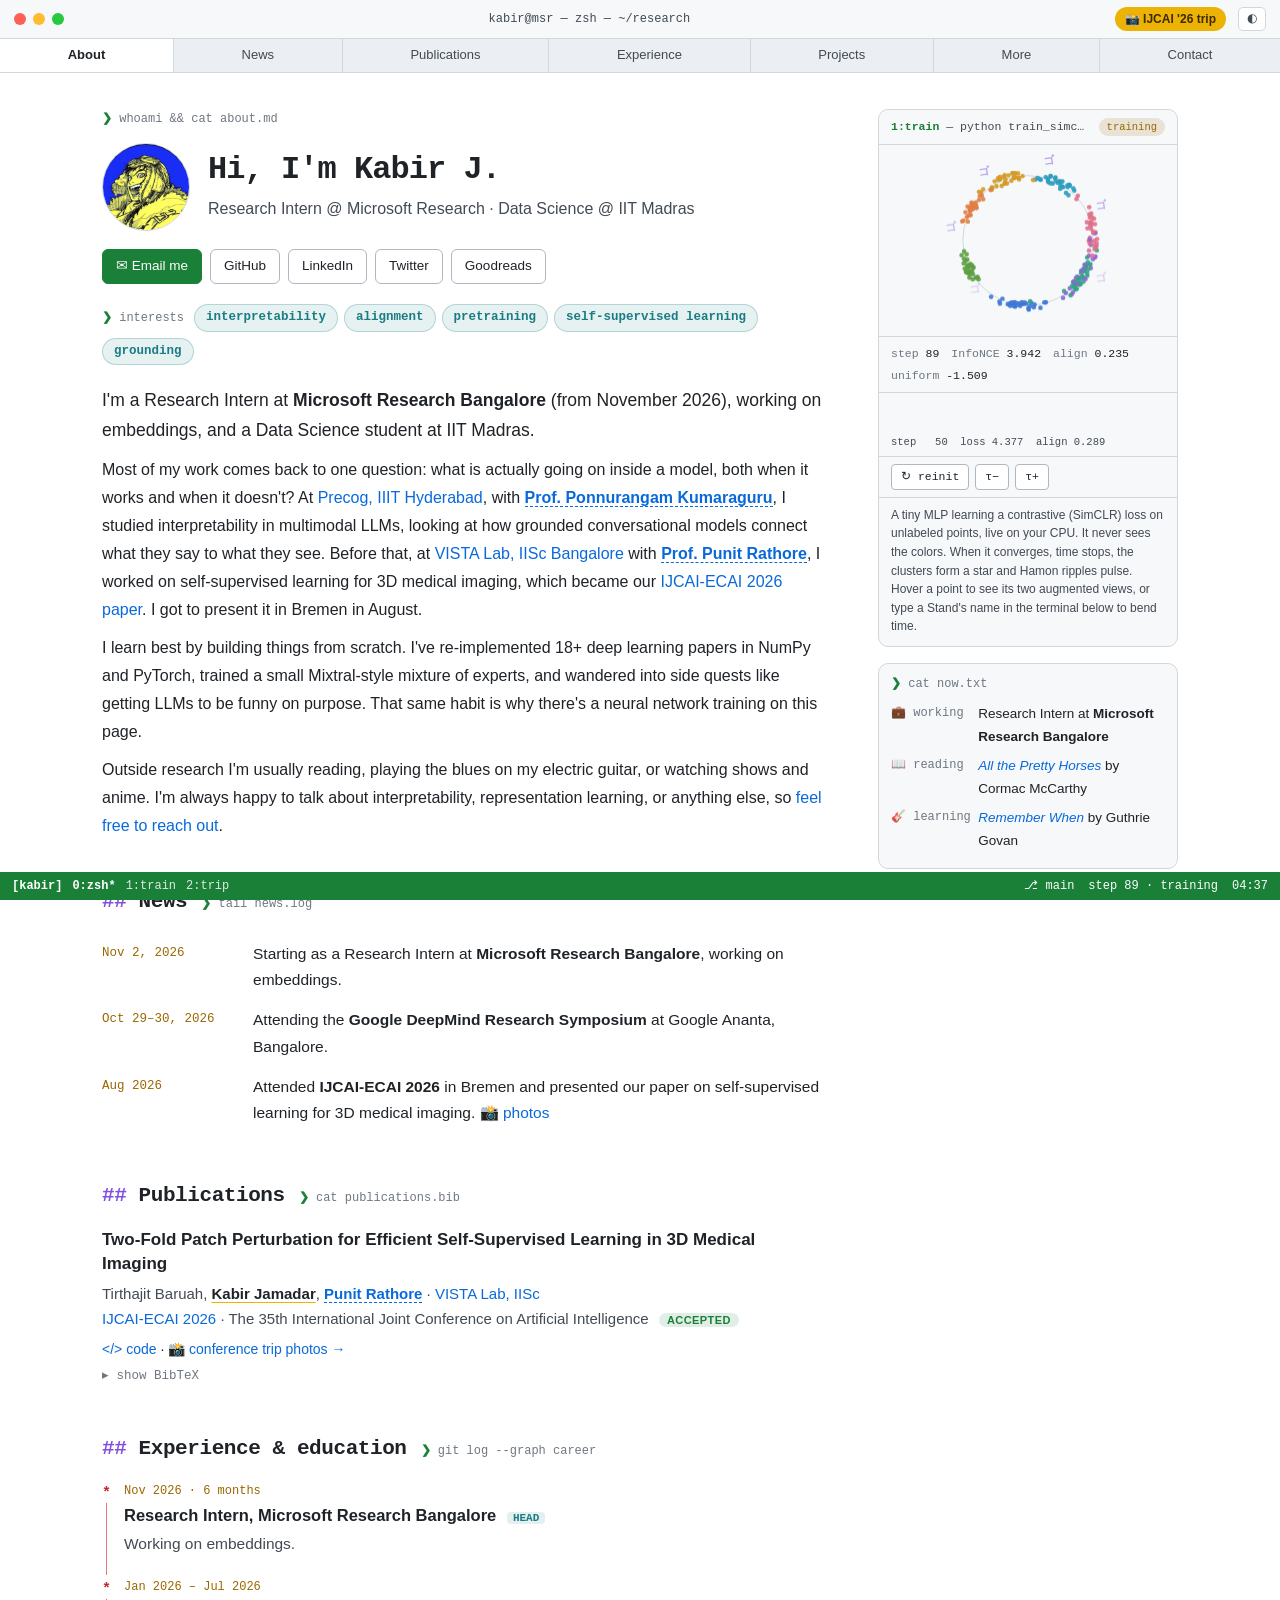
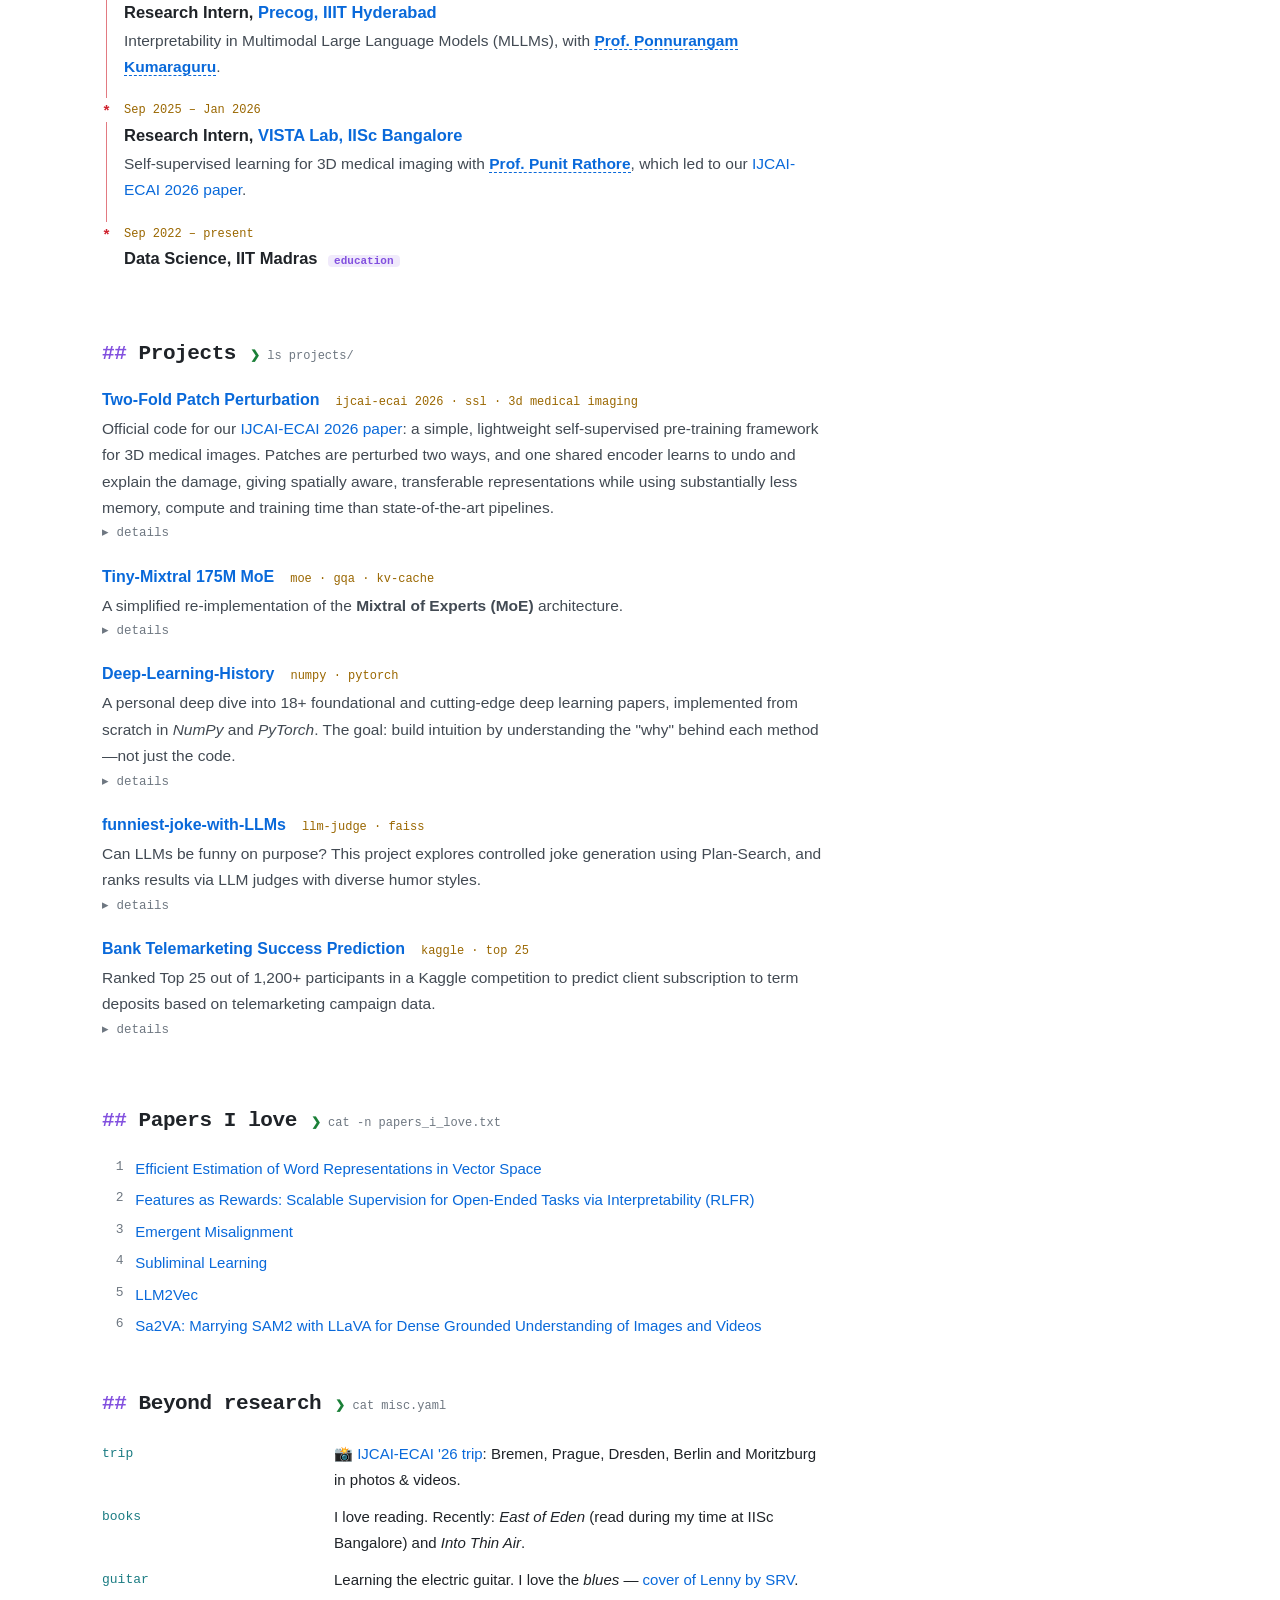
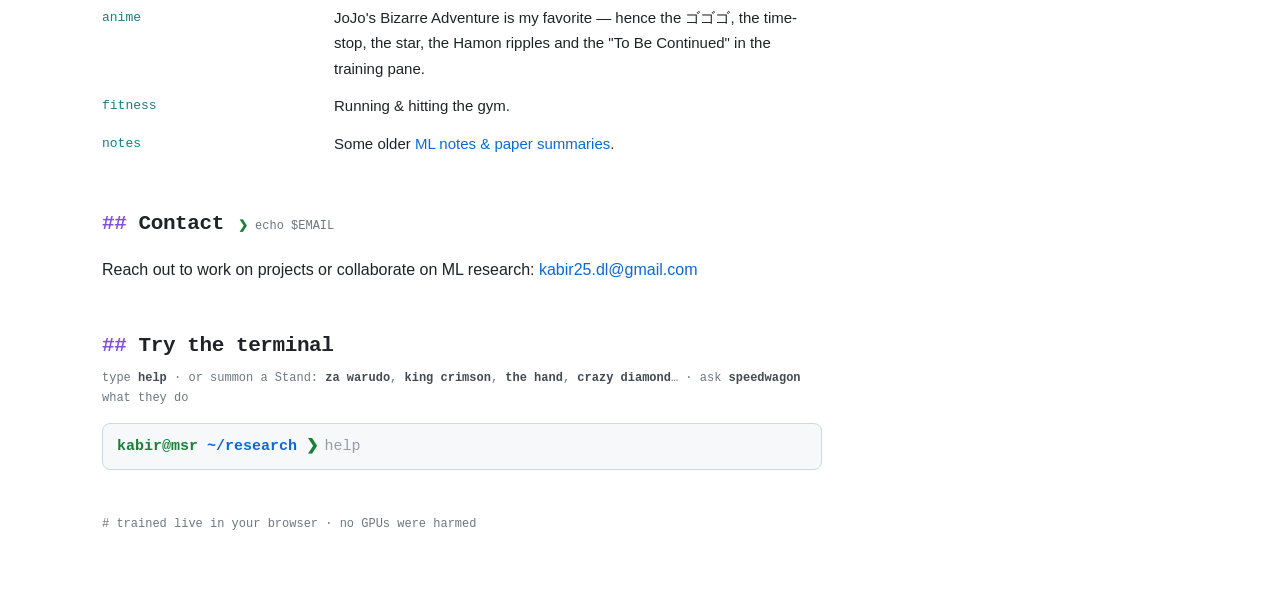
==== index.html @ 4e614a37 "Add speedwagon: Stand cards explaining each Stand - speedwagon lists the Stands; speedwagon <stand> " ====
<!DOCTYPE html>
<html lang="en">
<head>
    <meta charset="UTF-8">
    <meta name="viewport" content="width=device-width, initial-scale=1.0">
    <link rel="icon" href="static/icon_1.png">
    <title>Kabir J</title>
    <meta name="description" content="Kabir Jamadar — research on interpretability, self-supervised learning, embeddings and multimodal LLMs.">
    <script>
        try { var t = localStorage.getItem('theme'); if (t) document.documentElement.dataset.theme = t; } catch (e) {}
    </script>
    <link rel="stylesheet" href="styles.css">
</head>
<body>
    <header class="titlebar">
        <div class="titlebar-top">
            <span class="dots" aria-hidden="true"><i></i><i></i><i></i></span>
            <span class="title">kabir@msr — zsh — ~/research</span>
            <a class="trip-pill" href="trip.html">📸 IJCAI '26 trip</a>
            <button id="theme-toggle" class="theme-btn" type="button" aria-label="Toggle dark mode">◐</button>
        </div>
        <nav class="tabs" aria-label="Sections">
            <a href="#about">About</a>
            <a href="#news">News</a>
            <a href="#publications">Publications</a>
            <a href="#career">Experience</a>
            <a href="#projects">Projects</a>
            <a href="#misc">More</a>
            <a href="#contact">Contact</a>
        </nav>
    </header>

    <div class="panes">
        <section class="session session-a" aria-label="About">
            <div class="cmd hero" id="about">
                <div class="cmdline"><span class="arrow">❯</span> whoami &amp;&amp; cat about.md</div>
                <div class="who">
                    <img class="avatar" src="static/avatar.jpg" alt="Kabir's avatar" width="88" height="88">
                    <div>
                        <h1>Hi, I'm Kabir J.</h1>
                        <div class="tagline">Research Intern @ Microsoft Research · Data Science @ IIT Madras</div>
                    </div>
                </div>
                <div class="links">
                    <a class="primary" href="mailto:kabir25.dl@gmail.com">✉ Email me</a>
                    <a href="https://github.com/kabir2505">GitHub</a>
                    <a href="https://www.linkedin.com/in/kabir-jamadar-31b679249/">LinkedIn</a>
                    <a href="https://twitter.com/kabir_j25">Twitter</a>
                    <a href="https://www.goodreads.com/user/show/187910952-kabir">Goodreads</a>
                </div>
                <div class="interests" aria-label="Research interests">
                    <span class="chips-label">interests</span>
                    <span class="chip" title="Understanding what models represent internally and why they behave the way they do.">interpretability</span>
                    <span class="chip" title="Making models reliably do what we intend, and noticing early when they don't.">alignment</span>
                    <span class="chip" title="How data and objectives during pretraining shape LLMs and MLLMs.">pretraining</span>
                    <span class="chip" title="Learning useful representations from unlabeled data, like the model training on this page.">self-supervised learning</span>
                    <span class="chip" title="How multimodal models tie language to what is actually in an image.">grounding</span>
                </div>
                <div class="prose">
                    <p class="lede">I'm a Research Intern at <b>Microsoft Research Bangalore</b> (from November 2026), working on embeddings, and a Data Science student at IIT Madras.</p>
                    <p>Most of my work comes back to one question: what is actually going on inside a model, both when it works and when it doesn't?
                        At <a href="https://precog.iiit.ac.in/">Precog, IIIT Hyderabad</a>, with <a class="prof" href="https://scholar.google.com/citations?user=MfzQyP8AAAAJ&hl=en">Prof. Ponnurangam Kumaraguru</a>, I studied interpretability in multimodal LLMs,
                        looking at how grounded conversational models connect what they say to what they see. Before that, at
                        <a href="https://www.vistalabiisc.com/">VISTA Lab, IISc Bangalore</a> with <a class="prof" href="https://www.punitrathore.com/home">Prof. Punit Rathore</a>, I worked on self-supervised learning for 3D medical imaging,
                        which became our <a href="#publications">IJCAI-ECAI 2026 paper</a>. I got to present it in Bremen in August.</p>
                    <p>I learn best by building things from scratch. I've re-implemented 18+ deep learning papers in NumPy and PyTorch, trained a small
                        Mixtral-style mixture of experts, and wandered into side quests like getting LLMs to be funny on purpose.
                        That same habit is why there's a neural network training on this page.</p>
                    <p>Outside research I'm usually reading, playing the blues on my electric guitar, or watching shows and anime. I'm always happy to talk about
                        interpretability, representation learning, or anything else, so <a href="mailto:kabir25.dl@gmail.com">feel free to reach out</a>.</p>
                </div>
            </div>
        </section>

        <div class="side-col">
        <aside class="pane train" id="train" aria-labelledby="train-h">
            <div class="pane-head">
                <span id="train-h"><span class="win-n">1:train</span> — python train_simclr.py --tau <span data-tau>0.20</span></span>
                <span class="pill" data-status>training</span>
            </div>
            <div class="canvas-wrap">
                <canvas id="ssl-canvas" role="img" aria-label="A small neural network training live with a contrastive loss; points cluster around a circle and form a star when it converges."></canvas>
                <div id="ssl-tip" class="tip" hidden></div>
                <div id="tbc" class="tbc" aria-hidden="true">To Be Continued</div>
            </div>
            <div class="stats">
                <span>step <b id="m-step">0</b></span>
                <span>InfoNCE <b id="m-loss">—</b></span>
                <span>align <b id="m-align">—</b></span>
                <span>uniform <b id="m-unif">—</b></span>
            </div>
            <div id="train-log" class="log" aria-live="off"></div>
            <div class="keys">
                <button type="button" data-reinit>↻ reinit</button>
                <button type="button" data-tau-step="-0.05" aria-label="Lower temperature">τ−</button>
                <button type="button" data-tau-step="0.05" aria-label="Raise temperature">τ+</button>
            </div>
            <p class="pane-note">A tiny MLP learning a contrastive (SimCLR) loss on unlabeled points, live on your CPU. It never sees the colors.
                When it converges, time stops, the clusters form a star and Hamon ripples pulse. Hover a point to see its two augmented views,
                or type a Stand's name in the terminal below to bend time.</p>
        </aside>
        <aside class="now" aria-label="Currently">
            <div class="now-head"><span class="arrow">❯</span> cat now.txt</div>
            <div class="now-row"><span class="now-k">💼 working</span><span>Research Intern at <b>Microsoft Research Bangalore</b></span></div>
            <div class="now-row"><span class="now-k">📖 reading</span><span><a href="https://www.goodreads.com/book/show/6162.All_the_Pretty_Horses"><i>All the Pretty Horses</i></a> by Cormac McCarthy</span></div>
            <div class="now-row"><span class="now-k">🎸 learning</span><span><a href="https://www.youtube.com/results?search_query=guthrie+govan+remember+when"><i>Remember When</i></a> by Guthrie Govan</span></div>
        </aside>
        </div>

        <section class="session session-b" aria-label="Details">
            <div class="cmd" id="news">
                <div class="sec-head"><h2>News</h2><span class="cmdline"><span class="arrow">❯</span> tail news.log</span></div>
                <ul class="out news">
                    <li data-date="2026-11-02">
                        <span class="when">Nov 2, 2026</span>
                        <span class="what">Starting as a Research Intern at <b>Microsoft Research Bangalore</b>, working on embeddings.</span>
                    </li>
                    <li data-date="2026-10-29" data-end="2026-10-30">
                        <span class="when">Oct 29–30, 2026</span>
                        <span class="what">Attending the <b>Google DeepMind Research Symposium</b> at Google Ananta, Bangalore.</span>
                    </li>
                    <li data-date="2026-08-01">
                        <span class="when">Aug 2026</span>
                        <span class="what">Attended <b>IJCAI-ECAI 2026</b> in Bremen and presented our paper on self-supervised learning for 3D medical imaging. <a href="trip.html">📸 photos</a></span>
                    </li>
                </ul>
            </div>

            <div class="cmd" id="publications">
                <div class="sec-head"><h2>Publications</h2><span class="cmdline"><span class="arrow">❯</span> cat publications.bib</span></div>
                <div class="out pub">
                    <div class="pub-title">Two-Fold Patch Perturbation for Efficient Self-Supervised Learning in 3D Medical Imaging</div>
                    <div class="pub-meta">Tirthajit Baruah, <span class="me">Kabir Jamadar</span>, <a class="prof" href="https://www.punitrathore.com/home">Punit Rathore</a> · <a href="https://www.vistalabiisc.com/">VISTA Lab, IISc</a></div>
                    <div class="pub-meta"><a href="https://2026.ijcai.org/">IJCAI-ECAI 2026</a> · The 35th International Joint Conference on Artificial Intelligence <span class="badge">accepted</span></div>
                    <div class="pub-links"><a href="https://github.com/kabir2505/Two-Fold">&lt;/&gt; code</a> · <a href="trip.html">📸 conference trip photos →</a></div>
                    <details>
                        <summary>show BibTeX</summary>
                        <div class="bib"><span class="at">@inproceedings</span>{<span class="key">baruah2026twofold</span>,
  <span class="f">title</span>     = {Two-Fold Patch Perturbation for Efficient Self-Supervised Learning in 3D Medical Imaging},
  <span class="f">author</span>    = {Baruah, Tirthajit and Jamadar, Kabir and Rathore, Punit},
  <span class="f">booktitle</span> = {IJCAI-ECAI 2026: The 35th International Joint Conference on Artificial Intelligence},
  <span class="f">year</span>      = {2026}
}</div>
                    </details>
                </div>
            </div>

            <div class="cmd" id="career">
                <div class="sec-head"><h2>Experience &amp; education</h2><span class="cmdline"><span class="arrow">❯</span> git log --graph career</span></div>
                <div class="out gitlog">
                    <div class="commit">
                        <div class="date">Nov 2026 · 6 months</div>
                        <div class="msg"><b>Research Intern, Microsoft Research Bangalore</b> <span class="ref">HEAD</span></div>
                        <div class="desc">Working on embeddings.</div>
                    </div>
                    <div class="commit">
                        <div class="date">Jan 2026 – Jul 2026</div>
                        <div class="msg"><b>Research Intern, <a href="https://precog.iiit.ac.in/">Precog, IIIT Hyderabad</a></b></div>
                        <div class="desc">Interpretability in Multimodal Large Language Models (MLLMs), with <a class="prof" href="https://scholar.google.com/citations?user=MfzQyP8AAAAJ&hl=en">Prof. Ponnurangam Kumaraguru</a>.</div>
                    </div>
                    <div class="commit">
                        <div class="date">Sep 2025 – Jan 2026</div>
                        <div class="msg"><b>Research Intern, <a href="https://www.vistalabiisc.com/">VISTA Lab, IISc Bangalore</a></b></div>
                        <div class="desc">Self-supervised learning for 3D medical imaging with <a class="prof" href="https://www.punitrathore.com/home">Prof. Punit Rathore</a>, which led to our <a href="#publications">IJCAI-ECAI 2026 paper</a>.</div>
                    </div>
                    <div class="commit last">
                        <div class="date">Sep 2022 – present</div>
                        <div class="msg"><b>Data Science, IIT Madras</b> <span class="ref tag">education</span></div>
                    </div>
                </div>
            </div>

            <div class="cmd" id="projects">
                <div class="sec-head"><h2>Projects</h2><span class="cmdline"><span class="arrow">❯</span> ls projects/</span></div>
                <div class="out projects">
                    <div class="proj">
                        <div class="row"><a class="pname" href="https://github.com/kabir2505/Two-Fold">Two-Fold Patch Perturbation</a><span class="tags">ijcai-ecai 2026 · ssl · 3d medical imaging</span></div>
                        <p class="desc">Official code for our <a href="#publications">IJCAI-ECAI 2026 paper</a>: a simple, lightweight self-supervised pre-training framework for 3D medical images.
                            Patches are perturbed two ways, and one shared encoder learns to undo and explain the damage, giving spatially aware, transferable representations
                            while using substantially less memory, compute and training time than state-of-the-art pipelines.</p>
                        <details>
                            <summary>details</summary>
                            <div class="tree">
                                <div>├── perturbations: Bernoulli patch masking + discrete rotations</div>
                                <div>├── objective: shared encoder, three heads: reconstruction, perturbation localization, rotation prediction</div>
                                <div>├── downstream: segmentation (BTCV, AMOS, WORD, LiTS, MM-WHS, Spleen, BraTS'18) and classification, incl. modality shift</div>
                                <div>├── results: beats general SSL baselines; competitive or better than recent medical SSL methods</div>
                                <div>└── code: YAML configs + torchrun DDP scripts for pre-training, fine-tuning and evaluation</div>
                            </div>
                        </details>
                    </div>
                    <div class="proj">
                        <div class="row"><a class="pname" href="https://github.com/kabir2505/tiny-mixtral">Tiny-Mixtral 175M MoE</a><span class="tags">moe · gqa · kv-cache</span></div>
                        <p class="desc">A simplified re-implementation of the <b>Mixtral of Experts (MoE)</b> architecture.</p>
                        <details>
                            <summary>details</summary>
                            <div class="tree">
                                <div>├── core: MoE, GQA, KV Caching, Sliding Window Attention, Rolling Buffer KV Cache</div>
                                <div>├── dataset: <a href="https://huggingface.co/datasets/tiny_stories">TinyStories</a></div>
                                <div>├── hardware: NVIDIA Tesla P100, Kaggle Notebooks</div>
                                <div>└── paper: <a href="https://arxiv.org/abs/2401.04088">Mixtral of Experts</a></div>
                            </div>
                        </details>
                    </div>
                    <div class="proj">
                        <div class="row"><a class="pname" href="https://github.com/kabir2505/Deep-Learning-History">Deep-Learning-History</a><span class="tags">numpy · pytorch</span></div>
                        <p class="desc">A personal deep dive into 18+ foundational and cutting-edge deep learning papers, implemented from scratch in <i>NumPy</i> and <i>PyTorch</i>. The goal: build intuition by understanding the "why" behind each method—not just the code.</p>
                        <details>
                            <summary>details</summary>
                            <div class="tree">
                                <div>├── foundations: LeNet, AlexNet</div>
                                <div>├── sequence: RNNs, LSTMs, word2vec, GloVe, Encoder-Decoder</div>
                                <div>├── transformers: BERT, GPT-1/2, LLaMA-2, Mixtral</div>
                                <div>├── generative: GANs, DCGANs, WGANs</div>
                                <div>├── vision: Vision Transformers</div>
                                <div>└── focus: Fine-tuning (LoRA, GPT-2), Multilingual NMT, Evaluation Metrics (BLEU, Classification)</div>
                            </div>
                        </details>
                    </div>
                    <div class="proj">
                        <div class="row"><a class="pname" href="https://github.com/kabir2505/funniest-joke-with-LLMs">funniest-joke-with-LLMs</a><span class="tags">llm-judge · faiss</span></div>
                        <p class="desc">Can LLMs be funny on purpose? This project explores controlled joke generation using Plan-Search, and ranks results via LLM judges with diverse humor styles.</p>
                        <details>
                            <summary>details</summary>
                            <div class="tree">
                                <div>├── modules: Joke Generation via Plan &amp; Search, LLM-as-Judge with 7+ humor personas, Novelty Detection using FAISS &amp; POS patterns</div>
                                <div>└── focus: Incongruity modeling, Subjective humor evaluation, Creative alignment in LLMs</div>
                            </div>
                        </details>
                    </div>
                    <div class="proj">
                        <div class="row"><a class="pname" href="https://github.com/kabir2505/Prediction_of_Bank_Telemarketing">Bank Telemarketing Success Prediction</a><span class="tags">kaggle · top 25</span></div>
                        <p class="desc">Ranked Top 25 out of 1,200+ participants in a Kaggle competition to predict client subscription to term deposits based on telemarketing campaign data.</p>
                        <details>
                            <summary>details</summary>
                            <div class="tree">
                                <div>├── eda: Uncovered trends, patterns, and relationships within the data</div>
                                <div>├── preprocessing: Handled missing values, outliers, and applied feature scaling</div>
                                <div>├── modeling: Logistic Regression, SVM, Random Forest, XGBoost</div>
                                <div>└── optimization: Cross-validation and hyperparameter tuning to boost performance</div>
                            </div>
                        </details>
                    </div>
                </div>
            </div>

            <div class="cmd" id="papers">
                <div class="sec-head"><h2>Papers I love</h2><span class="cmdline"><span class="arrow">❯</span> cat -n papers_i_love.txt</span></div>
                <ol class="out numbered">
                    <li><a href="https://arxiv.org/abs/1301.3781">Efficient Estimation of Word Representations in Vector Space</a></li>
                    <li><a href="https://arxiv.org/abs/2602.10067">Features as Rewards: Scalable Supervision for Open-Ended Tasks via Interpretability (RLFR)</a></li>
                    <li><a href="https://arxiv.org/abs/2502.17424">Emergent Misalignment</a></li>
                    <li><a href="https://arxiv.org/abs/2507.14805">Subliminal Learning</a></li>
                    <li><a href="https://arxiv.org/abs/2404.05961">LLM2Vec</a></li>
                    <li><a href="https://arxiv.org/abs/2501.04001">Sa2VA: Marrying SAM2 with LLaVA for Dense Grounded Understanding of Images and Videos</a></li>
                </ol>
            </div>

            <div class="cmd" id="misc">
                <div class="sec-head"><h2>Beyond research</h2><span class="cmdline"><span class="arrow">❯</span> cat misc.yaml</span></div>
                <div class="out yaml">
                    <div class="ln"><span class="k">trip</span><span class="v"><a href="trip.html">📸 IJCAI-ECAI '26 trip</a>: Bremen, Prague, Dresden, Berlin and Moritzburg in photos &amp; videos.</span></div>
                    <div class="ln"><span class="k">books</span><span class="v">I love reading. Recently: <i>East of Eden</i> (read during my time at IISc Bangalore) and <i>Into Thin Air</i>.</span></div>
                    <div class="ln"><span class="k">guitar</span><span class="v">Learning the electric guitar. I love the <i>blues</i> — <a href="https://www.instagram.com/reel/DBQVX_gOtk9/?utm_source=ig_web_copy_link&igsh=MzRlODBiNWFlZA==">cover of Lenny by SRV</a>.</span></div>
                    <div class="ln"><span class="k">anime</span><span class="v">JoJo's Bizarre Adventure is my favorite — hence the ゴゴゴ, the time-stop, the star, the Hamon ripples and the "To Be Continued" in the training pane.</span></div>
                    <div class="ln"><span class="k">fitness</span><span class="v">Running &amp; hitting the gym.</span></div>
                    <div class="ln"><span class="k">notes</span><span class="v">Some older <a href="https://kabir25.notion.site/Notes-Blogs-1953fc08703280e48025f01d853e26c6">ML notes &amp; paper summaries</a>.</span></div>
                </div>
            </div>

            <div class="cmd" id="contact">
                <div class="sec-head"><h2>Contact</h2><span class="cmdline"><span class="arrow">❯</span> echo $EMAIL</span></div>
                <div class="out prose"><p>Reach out to work on projects or collaborate on ML research: <a href="mailto:kabir25.dl@gmail.com">kabir25.dl@gmail.com</a></p></div>
            </div>

            <div class="cmd" id="play">
                <div class="sec-head"><h2>Try the terminal</h2><span class="cmdline">type <b>help</b> · or summon a Stand: <b>za warudo</b>, <b>king crimson</b>, <b>the hand</b>, <b>crazy diamond</b>… · ask <b>speedwagon</b> what they do</span></div>
                <div id="repl-out"></div>
                <form id="repl" class="ps1 live" autocomplete="off">
                    <label for="repl-in"><span class="u">kabir@msr</span> <span class="p">~/research</span> <span class="arrow">❯</span></label>
                    <input id="repl-in" type="text" spellcheck="false" autocapitalize="off" autocorrect="off" placeholder="help" aria-label="Type a command">
                </form>
            </div>

            <footer class="foot">
                <span class="dim"># trained live in your browser · no GPUs were harmed</span>
                <span class="res"><a href="https://kabir25.notion.site/Res-1eb3fc08703280a988e2df082a443e1c?pvs=4">Res</a></span>
            </footer>
        </section>
    </div>

    <footer class="statusbar">
        <span class="sb-name">[kabir]</span>
        <a class="win active" href="#about">0:zsh*</a>
        <a class="win" href="#train">1:train</a>
        <a class="win" href="trip.html">2:trip</a>
        <span class="sb-right">
            <span class="sb-branch">⎇ main</span>
            <span class="sb-run">step <span data-step>0</span> · <span data-status>training</span></span>
            <span id="clock"></span>
        </span>
    </footer>

    <script src="ssl.js" defer></script>
    <script src="script.js" defer></script>
</body>
</html>
---- styles.css ----
/* ---------- terminal themes: light (GitHub light) by default, dark (Tokyo Night) on toggle ---------- */
:root {
    --paper: #ffffff;
    --panel: #ffffff;
    --panel-soft: #f6f8fa;
    --hover: #eaeef2;
    --ink: #1f2328;
    --muted: #424a53;
    --faint: #6e7781;
    --rule: #d0d7de;
    --rule-strong: #afb8c1;
    --chrome: #f6f8fa;
    --green: #1a7f37;
    --blue: #0969da;
    --yellow: #9a6700;
    --magenta: #8250df;
    --cyan: #1b7c83;
    --red: #cf222e;
    --link: #0969da;
    --link-soft: rgba(9, 105, 218, 0.08);
    --accent: #0969da;
    --gold: #edb304;
    --me: #bf8700;

    /* hidden-concept colors (viewer only) */
    --c0: #e0708a;
    --c1: #2fa684;
    --c2: #d39a26;
    --c3: #3f78d6;
    --c4: #8e67d4;
    --c5: #e07f45;
    --c6: #5e9e43;
    --c7: #2e9cbf;

    --sans: -apple-system, BlinkMacSystemFont, 'SF Pro Text', 'Segoe UI', Roboto, 'Helvetica Neue', Arial, sans-serif;
    --mono: ui-monospace, 'SF Mono', SFMono-Regular, Menlo, Monaco, 'Cascadia Mono', Consolas, 'Liberation Mono', monospace;
    --bar-h: 72px;
    --status-h: 28px;
    color-scheme: light;
}

:root[data-theme="dark"] {
    --paper: #1a1b26;
    --panel: #1f2335;
    --panel-soft: #16161e;
    --hover: #292e42;
    --ink: #c0caf5;
    --muted: #a9b1d6;
    --faint: #565f89;
    --rule: #2f344d;
    --rule-strong: #414868;
    --chrome: #16161e;
    --green: #9ece6a;
    --blue: #7aa2f7;
    --yellow: #e0af68;
    --magenta: #bb9af7;
    --cyan: #7dcfff;
    --red: #f7768e;
    --link: #7aa2f7;
    --link-soft: rgba(122, 162, 247, 0.14);
    --accent: #7aa2f7;
    --me: #e0af68;
    --c0: #f08aa3;
    --c1: #6fd3b0;
    --c2: #f0c165;
    --c3: #86a8f0;
    --c4: #b79cf0;
    --c5: #f5a77a;
    --c6: #95cf7a;
    --c7: #72c6e3;
    color-scheme: dark;
}

/* ---------- base ---------- */
* { box-sizing: border-box; }

html { background: var(--paper); scroll-behavior: smooth; }

body {
    margin: 0;
    font-family: var(--mono);
    font-size: 15px;
    line-height: 1.7;
    color: var(--ink);
    background: var(--paper);
    -webkit-font-smoothing: antialiased;
    padding-bottom: var(--status-h);
}

a { color: var(--link); text-decoration: none; }
a:hover { text-decoration: underline; text-underline-offset: 3px; }
b { font-weight: 700; }
.dim { color: var(--faint); }

/* ---------- window title bar + tabs (Terminal.app) ---------- */
.titlebar {
    position: sticky;
    top: 0;
    z-index: 10;
    background: var(--chrome);
    border-bottom: 1px solid var(--rule);
    font-size: 12px;
}
.titlebar-top { height: 38px; display: flex; align-items: center; gap: 12px; padding: 0 14px; }
.dots { display: flex; gap: 7px; }
.dots i { width: 12px; height: 12px; border-radius: 50%; background: #ff5f57; }
.dots i:nth-child(2) { background: #febc2e; }
.dots i:nth-child(3) { background: #28c840; }
.title { flex: 1; text-align: center; color: var(--muted); white-space: nowrap; overflow: hidden; text-overflow: ellipsis; }
.title a { color: inherit; }
.theme-btn {
    font: inherit;
    width: 28px;
    height: 24px;
    border: 1px solid var(--rule);
    border-radius: 5px;
    background: var(--panel);
    color: var(--muted);
    cursor: pointer;
}
.theme-btn:hover { color: var(--ink); border-color: var(--rule-strong); }
.trip-pill {
    padding: 2px 10px;
    border-radius: 999px;
    background: var(--gold);
    color: #3d2a00;
    font-family: var(--sans);
    font-size: 12px;
    font-weight: 600;
    white-space: nowrap;
}
.trip-pill:hover { text-decoration: none; filter: brightness(1.05); }

.tabs { display: flex; height: 34px; overflow-x: auto; scrollbar-width: none; border-top: 1px solid var(--rule); }
.tabs::-webkit-scrollbar { display: none; }
.tabs a {
    flex: 1 0 auto;
    display: flex;
    align-items: center;
    justify-content: center;
    padding: 0 16px;
    font-family: var(--sans);
    font-size: 13px;
    color: var(--muted);
    border-left: 1px solid var(--rule);
    background: color-mix(in srgb, var(--chrome) 70%, var(--rule));
}
.tabs a:first-child { border-left: 0; }
.tabs a:hover { color: var(--ink); text-decoration: none; background: var(--hover); }
.tabs a.active { background: var(--paper); color: var(--ink); font-weight: 600; }

/* ---------- panes: session | train (sticky) ---------- */
.panes {
    display: grid;
    grid-template-columns: minmax(0, 720px);
    grid-template-areas: "a" "train" "b";
    justify-content: center;
    padding: 0 22px;
}
.session { grid-area: a; min-width: 0; padding-top: 36px; }
.session-b { grid-area: b; padding-top: 0; padding-bottom: 36px; }
.side-col { grid-area: train; display: flex; flex-direction: column; gap: 16px; }

@media (min-width: 1080px) {
    .panes {
        grid-template-columns: minmax(0, 720px) 300px;
        grid-template-areas: "a train" "b train";
        grid-template-rows: auto 1fr;
        column-gap: 56px;
    }
    .side-col {
        position: sticky;
        top: calc(var(--bar-h) + 24px);
        align-self: start;
        margin-top: 36px;
        max-height: calc(100vh - var(--bar-h) - var(--status-h) - 40px);
        overflow-y: auto;            /* short laptop screens: the column scrolls instead of getting cut off */
        scrollbar-width: thin;
    }
}

/* ---------- commands + prompt ---------- */
.cmd { margin-bottom: 44px; scroll-margin-top: calc(var(--bar-h) + 16px); }
.cmd.flash { animation: flash 1.4s ease; }
@keyframes flash { 0% { background: var(--link-soft); } 100% { background: transparent; } }

.sec-head { display: flex; flex-wrap: wrap; align-items: baseline; gap: 4px 14px; margin-bottom: 14px; }
.sec-head h2 { font-family: var(--mono); font-size: 21px; font-weight: 800; margin: 0; letter-spacing: -0.02em; }
.sec-head h2::before { content: '## '; color: var(--magenta); }
.cmdline { font-size: 12px; color: var(--faint); }
.cmdline .arrow { color: var(--green); font-weight: 700; }
.cmdline b { color: var(--muted); }

.ps1 { color: var(--ink); white-space: nowrap; overflow: hidden; text-overflow: ellipsis; }
.ps1 .u { color: var(--green); font-weight: 700; }
.ps1 .p { color: var(--blue); font-weight: 700; }
.ps1 .g { color: var(--magenta); }
.ps1 .arrow { color: var(--green); font-weight: 700; }
.ps1 .c { color: var(--faint); font-weight: 500; }

.out { margin-top: 12px; }

/* intro */
.hero .cmdline { margin-bottom: 14px; }
.who { display: flex; gap: 18px; align-items: center; }
.avatar { width: 88px; height: 88px; border-radius: 50%; border: 1px solid var(--rule); flex: 0 0 auto; }
.who h1 { font-family: var(--mono); font-size: 32px; font-weight: 800; letter-spacing: -0.03em; line-height: 1.15; margin: 0 0 6px; }
.tagline { font-family: var(--sans); font-size: 16px; color: var(--muted); }
.links { display: flex; flex-wrap: wrap; gap: 8px; margin: 18px 0 20px; }
.links a {
    padding: 5px 13px;
    border: 1px solid var(--rule-strong);
    border-radius: 6px;
    font-family: var(--sans);
    font-size: 13.5px;
    font-weight: 500;
    color: var(--ink);
    background: var(--panel);
}
.links a:hover { border-color: var(--link); color: var(--link); text-decoration: none; }
.links a.primary { background: var(--green); border-color: var(--green); color: var(--paper); }
.links a.primary:hover { color: var(--paper); filter: brightness(1.08); }

/* ls */
.files { display: flex; flex-wrap: wrap; gap: 4px 22px; }
.files a { color: var(--ink); }
.files a.dir { color: var(--blue); font-weight: 700; }
.files a.trip { color: var(--yellow); }
.files a:hover { color: var(--link); }

/* cat about.md: prose reads in Inter */
.prose { font-family: var(--sans); font-size: 16px; line-height: 1.75; }
.prose h1 { font-family: var(--mono); font-size: 26px; margin: 4px 0 12px; line-height: 1.25; }
.prose h1 .md { color: var(--magenta); }
.prose p { margin: 0 0 10px; }
.prose .lede { font-size: 17.5px; color: var(--ink); font-weight: 500; }

/* research interests as chips in the intro */
.interests { display: flex; flex-wrap: wrap; align-items: center; gap: 6px; margin: 0 0 20px; }
.chips-label { color: var(--faint); font-size: 12px; margin-right: 4px; }
.chips-label::before { content: '❯ '; color: var(--green); font-weight: 700; }
.chip {
    padding: 2px 11px;
    border-radius: 999px;
    font-size: 12.5px;
    font-weight: 600;
    color: var(--cyan);
    background: color-mix(in srgb, var(--cyan) 11%, transparent);
    border: 1px solid color-mix(in srgb, var(--cyan) 25%, transparent);
    cursor: default;
}

/* professors I've worked with */
a.prof { font-weight: 600; border-bottom: 1px dashed currentColor; }
a.prof:hover { text-decoration: none; border-bottom-style: solid; }

/* news */
.news { list-style: none; padding: 0; margin: 0; }
.news li { display: grid; grid-template-columns: 15ch minmax(0, 1fr); gap: 16px; padding: 7px 0; }
.news .when { color: var(--yellow); font-size: 12.5px; padding-top: 2px; white-space: nowrap; }
.news .what { font-family: var(--sans); font-size: 15.5px; }
.news .tag {
    padding: 1px 8px;
    border-radius: 999px;
    font-family: var(--mono);
    font-size: 10.5px;
    font-weight: 700;
    vertical-align: 1px;
    color: var(--blue);
    background: color-mix(in srgb, var(--blue) 12%, transparent);
}
.news .tag.now { color: var(--green); background: color-mix(in srgb, var(--green) 13%, transparent); }

/* yaml */
.yaml .ln { display: grid; grid-template-columns: 24ch minmax(0, 1fr); gap: 16px; padding: 6px 0; }
.yaml .k { color: var(--cyan); font-size: 13px; padding-top: 2px; }
.yaml .v { font-family: var(--sans); font-size: 15px; color: var(--ink); }

/* git log --graph */
.gitlog .commit { position: relative; padding: 0 0 20px 22px; }
.gitlog .commit::before {            /* the * node */
    content: '*';
    position: absolute;
    left: 0;
    top: 0;
    color: var(--red);
    font-weight: 700;
}
.gitlog .commit:not(.last)::after {  /* the | line down to the next commit */
    content: '';
    position: absolute;
    left: 4px;
    top: 22px;
    bottom: 2px;
    border-left: 1.5px solid var(--red);
    opacity: 0.6;
}
.gitlog .msg { font-family: var(--sans); font-size: 16.5px; }
.gitlog .ref { margin-left: 6px; padding: 0 6px; border-radius: 4px; font-family: var(--mono); font-size: 11px; font-weight: 700; color: var(--cyan); background: color-mix(in srgb, var(--cyan) 12%, transparent); }
.gitlog .ref.tag { color: var(--magenta); background: color-mix(in srgb, var(--magenta) 12%, transparent); }
.gitlog .date { color: var(--yellow); font-size: 12px; }
.gitlog .desc { font-family: var(--sans); font-size: 15.5px; color: var(--muted); margin-top: 2px; }

/* publications */
.pub { font-family: var(--sans); }
.pub-title { font-size: 17px; font-weight: 700; line-height: 1.45; margin-bottom: 4px; }
.pub-meta { font-size: 15px; color: var(--muted); }
.pub-links { margin: 6px 0 4px; font-size: 14px; }
.badge {
    margin-left: 6px;
    padding: 1px 8px;
    border-radius: 999px;
    font-size: 11px;
    font-weight: 600;
    letter-spacing: 0.04em;
    text-transform: uppercase;
    color: var(--green);
    background: color-mix(in srgb, var(--green) 13%, transparent);
}
.pub details { font-family: var(--mono); }
.bib { white-space: pre-wrap; font-size: 12px; margin-top: 8px; padding: 12px 14px; border: 1px solid var(--rule); border-radius: 6px; background: var(--panel-soft); }
.bib .at { color: var(--magenta); font-weight: 700; }
.bib .key { color: var(--yellow); }
.bib .f { color: var(--cyan); }
.bib .com { color: var(--faint); }
.me { color: var(--ink); font-weight: 700; text-decoration: underline; text-decoration-color: var(--gold); text-underline-offset: 3px; }

/* ls -l projects/ */
.proj { padding: 0 0 18px; }
.proj .row { display: flex; flex-wrap: wrap; gap: 4px 16px; align-items: baseline; }
.perm { color: var(--faint); }
.pname { color: var(--blue); font-family: var(--sans); font-size: 16px; font-weight: 700; }
.tags { color: var(--yellow); font-size: 12px; }
.proj .desc { font-family: var(--sans); font-size: 15.5px; color: var(--muted); margin: 3px 0 2px; }
summary { cursor: pointer; color: var(--faint); width: fit-content; list-style: none; font-size: 12.5px; }
summary::-webkit-details-marker { display: none; }
summary::before { content: '▸ '; }
details[open] summary::before { content: '▾ '; }
summary:hover { color: var(--link); }
.tree { font-size: 12.5px; color: var(--muted); padding: 4px 0 2px; }

/* cat -n */
.numbered { list-style: none; counter-reset: n; padding: 0; margin-top: 6px; }
.numbered li { counter-increment: n; display: grid; grid-template-columns: 4ch minmax(0, 1fr); padding: 3px 0; font-family: var(--sans); font-size: 15px; }
.numbered li::before { font-family: var(--mono); font-size: 13px; }
.numbered li::before { content: counter(n); color: var(--faint); text-align: right; padding-right: 1.5ch; }

/* open trip/ijcai26 */
.trip-card {
    display: inline-flex;
    align-items: center;
    gap: 12px;
    padding: 8px 14px 8px 8px;
    border: 1px solid var(--rule);
    border-radius: 8px;
    background: var(--panel);
    color: var(--ink);
    transition: border-color 0.2s ease, box-shadow 0.2s ease;
}
.trip-card:hover { border-color: var(--yellow); box-shadow: 0 4px 14px rgba(0, 0, 0, 0.08); text-decoration: none; }
.trip-card img { width: 72px; height: 48px; border-radius: 5px; object-fit: cover; }
.trip-card-text { display: flex; flex-direction: column; font-size: 12.5px; line-height: 1.5; }
.trip-card-text b { font-size: 13px; }

/* live prompt + typed outputs */
#repl {
    display: flex;
    align-items: center;
    gap: 0.6ch;
    cursor: text;
    overflow: visible;
    padding: 10px 14px;
    border: 1px solid var(--rule);
    border-radius: 8px;
    background: var(--panel-soft);
}
#repl label { white-space: nowrap; }
#repl-in {
    flex: 1;
    min-width: 0;
    font: inherit;
    color: var(--ink);
    caret-color: var(--green);
    background: transparent;
    border: 0;
    outline: none;
    padding: 0;
}
#repl-in::placeholder { color: var(--faint); opacity: 0.7; }
.typed { margin-bottom: 14px; }
#repl-out:not(:empty) { margin-bottom: 14px; }
.pre { white-space: pre-wrap; }
.pre.err { color: var(--red); }
.pre.ok { color: var(--green); }
.pre.dim { color: var(--faint); }
.pre.warn { color: var(--yellow); font-weight: 700; }

.foot { display: flex; justify-content: space-between; gap: 12px; margin-top: 28px; font-size: 12px; }
.res { opacity: 0; filter: blur(5px); transition: opacity 0.3s ease, filter 0.5s ease; transition-delay: 0s; }
.res:hover { opacity: 1; filter: blur(0); transition-delay: 3s; }

/* ---------- train pane ---------- */
.train {
    background: var(--panel-soft);
    font-size: 11.5px;
    display: flex;
    flex-direction: column;
    border: 1px solid var(--rule);
    border-radius: 10px;
    overflow: hidden;
}
.pane-head {
    display: flex;
    align-items: center;
    gap: 10px;
    padding: 7px 12px;
    border-bottom: 1px solid var(--rule);
    color: var(--muted);
    white-space: nowrap;
}
.pane-head > span:first-child { overflow: hidden; text-overflow: ellipsis; }
.win-n { color: var(--green); font-weight: 700; }
.pill {
    margin-left: auto;
    padding: 0 8px;
    border-radius: 999px;
    font-size: 10.5px;
    line-height: 18px;
    color: var(--yellow);
    background: color-mix(in srgb, var(--yellow) 14%, transparent);
}
:root[data-run="converged"] .pill { color: var(--green); background: color-mix(in srgb, var(--green) 14%, transparent); }

.canvas-wrap { position: relative; width: 100%; aspect-ratio: 1 / 1; margin: 0 auto; overflow: hidden; }
#ssl-canvas { display: block; width: 100%; height: 100%; cursor: crosshair; touch-action: none; }
#ssl-canvas { transition: filter 0.25s ease; }
.canvas-wrap.timestop #ssl-canvas { filter: invert(1) hue-rotate(180deg) saturate(0.6) contrast(1.1); }   /* ZA WARUDO */
.canvas-wrap.kingcrimson #ssl-canvas { filter: sepia(1) hue-rotate(-50deg) saturate(3) brightness(0.9); }   /* King Crimson */
.canvas-wrap.bitesdust #ssl-canvas { filter: sepia(0.5) hue-rotate(290deg) saturate(1.8); }                /* Bites the Dust */
.canvas-wrap.crazydiamond #ssl-canvas { filter: hue-rotate(150deg) saturate(1.6) brightness(1.05); }        /* Crazy Diamond */
.canvas-wrap.echoes #ssl-canvas { filter: sepia(0.4) hue-rotate(60deg) saturate(1.8); }                     /* Echoes Act 3 */
.canvas-wrap.emerald #ssl-canvas { filter: hue-rotate(90deg) saturate(2); }                                 /* Emerald Splash */

/* Speedwagon's Stand cards */
.stand-card {
    max-width: 640px;
    padding: 12px 14px 10px;
    border: 1px solid var(--rule-strong);
    border-left: 4px solid var(--magenta);
    border-radius: 6px;
    background: var(--panel-soft);
}
.sc-head { display: flex; justify-content: space-between; align-items: baseline; gap: 10px; margin-bottom: 6px; }
.sc-name { font-size: 17px; font-weight: 800; color: var(--ink); letter-spacing: -0.01em; }
.sc-menace { color: var(--magenta); font-weight: 800; opacity: 0.6; letter-spacing: 0.05em; }
.sc-row { display: grid; grid-template-columns: 15ch minmax(0, 1fr); gap: 12px; padding: 3px 0; }
.sc-label { color: var(--yellow); font-size: 11.5px; font-weight: 700; letter-spacing: 0.04em; padding-top: 2px; }
.sc-row > span:last-child { font-family: var(--sans); font-size: 14.5px; color: var(--ink); }

/* Heaven's Door tooltip: the hovered point, opened like a book */
.tip { white-space: normal; width: 200px; padding: 7px 9px; box-shadow: 0 6px 18px rgba(0, 0, 0, 0.12); }
.hd-title { font-weight: 700; color: var(--ink); margin-bottom: 4px; }
.hd-bars { display: block; color: var(--ink); background: var(--panel-soft); border-radius: 3px; }
.hd-meta { color: var(--faint); font-size: 10px; margin-top: 3px; }
.hd-cos { color: var(--muted); font-size: 10.5px; }
.tip {
    position: absolute;
    pointer-events: none;
    padding: 3px 8px;
    border: 1px solid var(--rule-strong);
    border-radius: 4px;
    background: var(--panel);
    color: var(--ink);
    font-size: 11px;
    white-space: nowrap;
}

.stats { display: flex; flex-wrap: wrap; gap: 2px 12px; padding: 7px 12px; border-top: 1px solid var(--rule); color: var(--faint); }
.stats b { color: var(--ink); font-weight: 500; font-variant-numeric: tabular-nums; }

.log {
    height: 92px;
    padding: 6px 12px;
    border-top: 1px solid var(--rule);
    color: var(--muted);
    font-size: 10.5px;
    line-height: 1.5;
    white-space: pre;
    overflow: hidden;
    font-variant-numeric: tabular-nums;
    display: flex;                 /* newest line stays at the bottom; old lines clip off the top */
    flex-direction: column;
    justify-content: flex-end;
}
.log .ok { color: var(--green); font-weight: 700; }
.log .warn { color: var(--yellow); }

.keys { display: flex; flex-wrap: wrap; align-items: center; gap: 6px; padding: 7px 12px; border-top: 1px solid var(--rule); }
.keys button {
    font: inherit;
    font-size: 11.5px;
    padding: 2px 9px;
    border: 1px solid var(--rule-strong);
    border-radius: 4px;
    background: var(--panel);
    color: var(--ink);
    cursor: pointer;
}
.keys button:hover { border-color: var(--green); color: var(--green); }
.keys .hint { color: var(--faint); font-size: 11px; }
.keys .hint b { color: var(--muted); font-weight: 500; }
.pane-note { margin: 0; padding: 8px 12px 10px; border-top: 1px solid var(--rule); font-family: var(--sans); font-size: 12px; line-height: 1.55; color: var(--muted); }

.tbc {
    position: absolute;
    left: 10px;
    bottom: 12px;
    padding: 5px 16px 5px 26px;
    font-family: var(--sans);
    font-size: 13px;
    font-weight: 800;
    font-style: italic;
    letter-spacing: 0.02em;
    color: #f6e7b4;
    background: linear-gradient(#7b6a35, #5b4b22);
    clip-path: polygon(16px 0, 100% 0, 100% 100%, 16px 100%, 0 50%);
    transform: translateX(-120%);
    transition: transform 0.5s cubic-bezier(0.2, 0.8, 0.2, 1);
    pointer-events: none;
}
.tbc.show { transform: none; }

/* "now" card under the model */
.now {
    padding: 10px 12px 12px;
    border: 1px solid var(--rule);
    border-radius: 10px;
    background: var(--panel-soft);
    font-size: 12px;
}
.now-head { color: var(--faint); margin-bottom: 6px; }
.now-head .arrow { color: var(--green); font-weight: 700; }
.now-row { display: grid; grid-template-columns: 11ch minmax(0, 1fr); gap: 8px; padding: 3px 0; }
.now-k { color: var(--faint); white-space: nowrap; }
.now-row > span:last-child { font-family: var(--sans); font-size: 13.5px; color: var(--ink); }

/* ---------- tmux status bar ---------- */
.statusbar {
    position: fixed;
    left: 0;
    right: 0;
    bottom: 0;
    z-index: 10;
    height: var(--status-h);
    display: flex;
    align-items: center;
    gap: 10px;
    padding: 0 12px;
    font-size: 12px;
    background: var(--green);
    color: var(--paper);
    white-space: nowrap;
    overflow: hidden;
}
.statusbar a { color: inherit; opacity: 0.85; }
.statusbar a:hover { opacity: 1; text-decoration: none; }
.statusbar .win.active { opacity: 1; font-weight: 700; }
.sb-name { font-weight: 700; }
.sb-right { margin-left: auto; display: flex; gap: 14px; }

/* ---------- trip page ---------- */
.solo { max-width: 1000px; margin: 0 auto; padding: 20px 22px 40px; }
.solo h1 { font-family: var(--sans); font-size: 26px; margin: 10px 0 6px; }
.solo .lede { font-family: var(--sans); font-size: 15.5px; color: var(--muted); margin: 0 0 14px; }

/* ---------- IJCAI trip gallery ---------- */

.g-feature {
    position: relative;
    margin: 0 0 12px;
    border: 1px solid var(--rule);
    border-radius: 6px;
    overflow: hidden;
    background: #000;
}
.g-feature video {
    display: block;
    width: 100%;
    aspect-ratio: 16 / 9;
    max-height: 420px;
    object-fit: cover;
}
.g-feature figcaption {
    position: absolute;
    left: 0;
    right: 0;
    bottom: 0;
    padding: 28px 14px 10px;
    color: #fff;
    font-weight: 600;
    font-size: 15px;
    background: linear-gradient(transparent, rgba(0, 0, 0, 0.6));
    pointer-events: none;
}
.g-badge {
    position: absolute;
    top: 10px;
    left: 10px;
    padding: 2px 9px;
    border-radius: 999px;
    font-size: 11px;
    color: #3d2a00;
    background: var(--gold);
}
.g-controls { position: absolute; top: 10px; right: 10px; display: flex; gap: 6px; z-index: 1; }
.g-btn {
    border: 1px solid rgba(255, 255, 255, 0.35);
    border-radius: 4px;
    padding: 2px 8px;
    font-size: 11px;
    color: #fff;
    background: rgba(0, 0, 0, 0.45);
    cursor: pointer;
}
.g-btn:hover { background: rgba(0, 0, 0, 0.7); }

.g-filters { display: flex; gap: 6px; margin-bottom: 8px; }
.g-chip {
    font: inherit;
    font-size: 11px;
    padding: 2px 9px;
    border-radius: 999px;
    border: 1px solid var(--rule-strong);
    background: var(--panel);
    color: var(--muted);
    cursor: pointer;
}
.g-chip[aria-selected="true"] { border-color: var(--link); color: var(--link); background: var(--link-soft); }

.g-grid { columns: 3 220px; column-gap: 10px; }
.g-thumb {
    position: relative;
    display: block;
    width: 100%;
    margin: 0 0 10px;
    padding: 0;
    border: 1px solid var(--rule);
    border-radius: 5px;
    overflow: hidden;
    background: var(--panel-soft);
    cursor: zoom-in;
    break-inside: avoid;
}
.g-thumb img { display: block; width: 100%; height: auto; transition: transform 0.25s ease; }
.g-label {
    display: block;
    padding: 6px 9px 7px;
    font-family: var(--sans);
    font-size: 12px;
    line-height: 1.4;
    text-align: left;
    color: var(--muted);
    border-top: 1px solid var(--rule);
    background: var(--panel);
}
.g-thumb:hover img { transform: scale(1.04); }
.g-thumb.is-video::after {
    content: '▶';
    position: absolute;
    right: 8px;
    top: 8px;
    width: 24px;
    height: 22px;
    border-radius: 50%;
    display: grid;
    place-items: center;
    font-size: 9px;
    color: #fff;
    background: rgba(0, 0, 0, 0.55);
}

.g-lightbox {
    width: 100vw;
    height: 100vh;
    max-width: none;
    max-height: none;
    margin: 0;
    padding: 0;
    border: 0;
    background: rgba(10, 12, 15, 0.94);
    color: #eee;
}
.g-lightbox::backdrop { background: transparent; }
.g-lightbox[open] { display: flex; flex-direction: column; align-items: center; justify-content: center; }
.g-stage { display: flex; align-items: center; justify-content: center; width: 100%; height: calc(100vh - 70px); }
.g-stage img, .g-stage video {
    max-width: calc(100vw - 120px);
    max-height: calc(100vh - 90px);
    width: auto;
    height: auto;
    border-radius: 4px;
}
.g-cap { font-size: 13px; color: #ccc; margin: 8px 16px 0; text-align: center; }
.g-nav, .g-close {
    position: absolute;
    border: 0;
    background: rgba(255, 255, 255, 0.08);
    color: #fff;
    cursor: pointer;
    border-radius: 50%;
}
.g-nav { top: 50%; width: 42px; height: 42px; font-size: 24px; transform: translateY(-50%); }
.g-prev { left: 14px; }
.g-next { right: 14px; }
.g-close { top: 14px; right: 14px; width: 34px; height: 34px; font-size: 14px; }
.g-nav:hover, .g-close:hover { background: rgba(255, 255, 255, 0.2); }

/* ---------- small screens ---------- */
@media (max-width: 1079px) {
    .side-col { width: 100%; max-width: 360px; margin: 0 auto 44px; }
}

@media (max-width: 600px) {
    body { font-size: 12.5px; }
    .panes { padding: 0 16px; }
    .session { padding-top: 22px; }
    .ps1 .u { display: none; }
    .title { display: none; }
    .titlebar-top { justify-content: space-between; }
    .tabs a { padding: 0 12px; font-size: 12.5px; }
    .who h1 { font-size: 25px; }
    .avatar { width: 64px; height: 64px; }
    .yaml .ln { grid-template-columns: minmax(0, 1fr); gap: 0; padding: 4px 0; }
    .news li { grid-template-columns: minmax(0, 1fr); gap: 0; }
    .sc-row { grid-template-columns: minmax(0, 1fr); gap: 0; }
    .sb-branch, .sb-name, #clock { display: none; }
    .log { font-size: 10.5px; }
    .g-grid { columns: 2 140px; column-gap: 8px; }
    .g-thumb { margin-bottom: 8px; }
    .g-stage img, .g-stage video { max-width: 100vw; }
    .g-nav { top: auto; bottom: 18px; transform: none; }
}

@media (prefers-reduced-motion: reduce) {
    html { scroll-behavior: auto; }
    .cmd.flash { animation: none; }
    .tbc { transition: none; }
    #ssl-canvas { transition: none; }
}
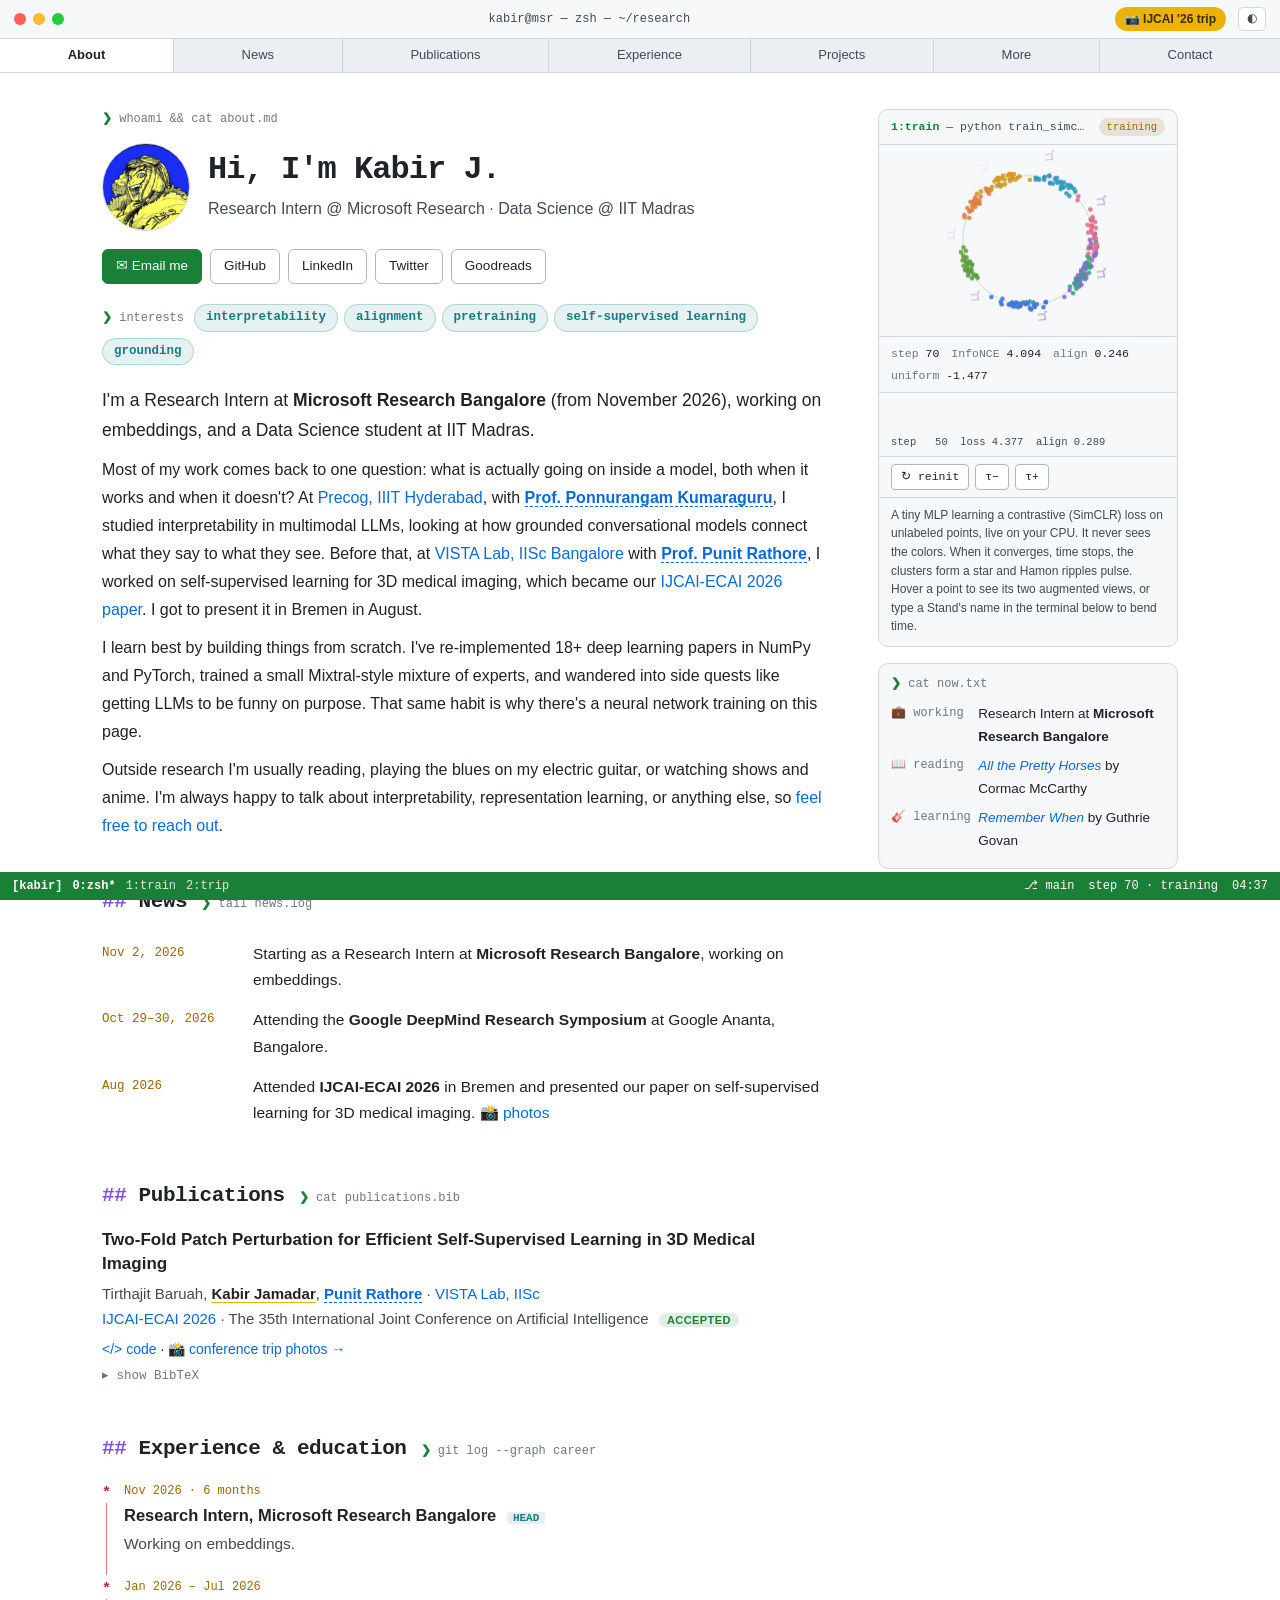
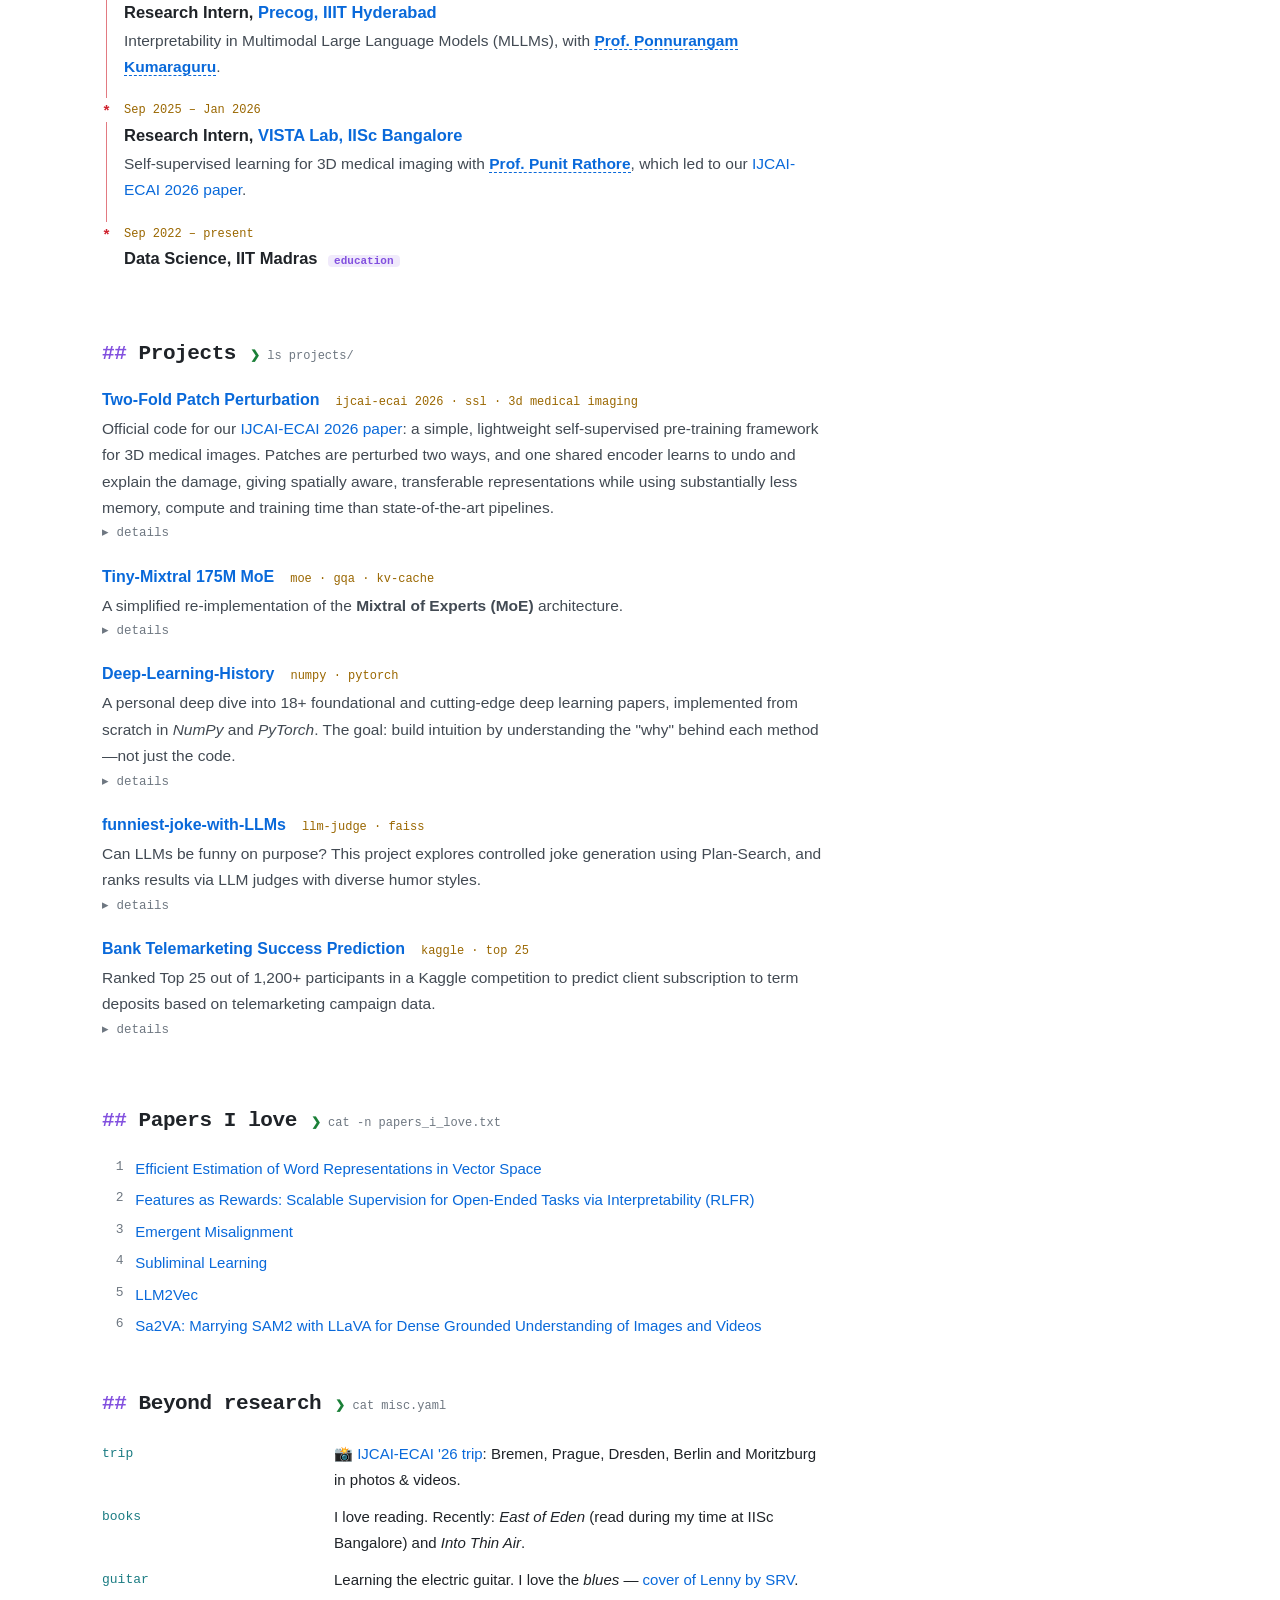
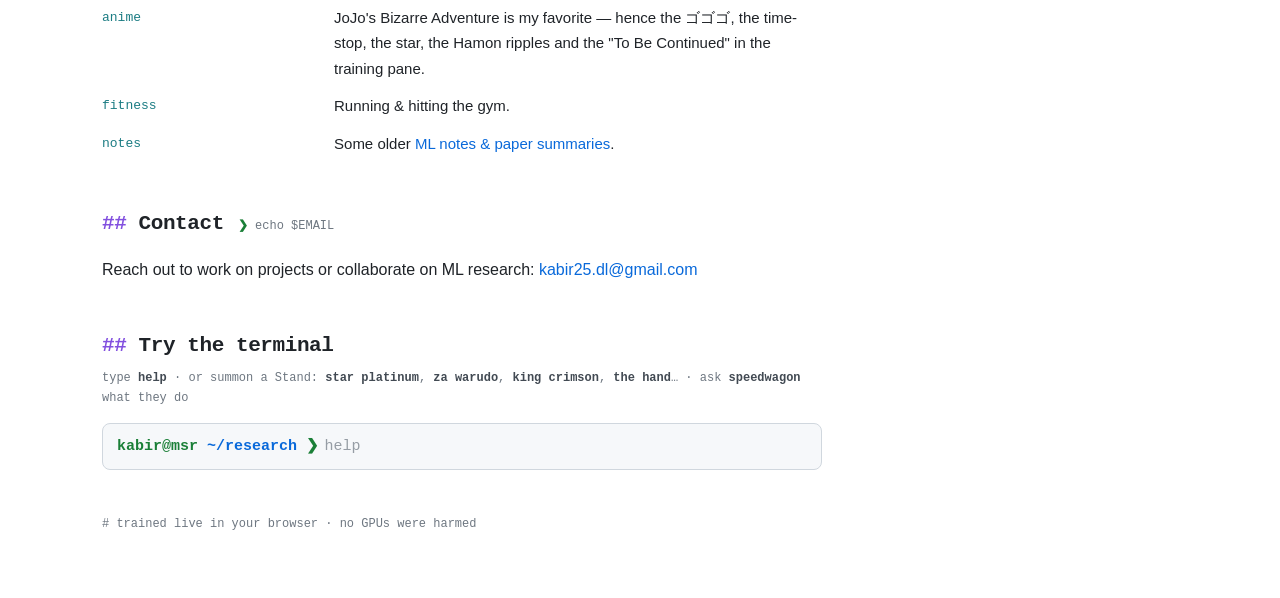
==== commit 9392472d: "Star Platinum: ORA ORA rush as hard-example mining - Finds the 48 points whose augmented views disag" ====
--- a/index.html
+++ b/index.html
@@ -274,7 +274,7 @@
             </div>
 
             <div class="cmd" id="play">
-                <div class="sec-head"><h2>Try the terminal</h2><span class="cmdline">type <b>help</b> · or summon a Stand: <b>za warudo</b>, <b>king crimson</b>, <b>the hand</b>, <b>crazy diamond</b>… · ask <b>speedwagon</b> what they do</span></div>
+                <div class="sec-head"><h2>Try the terminal</h2><span class="cmdline">type <b>help</b> · or summon a Stand: <b>star platinum</b>, <b>za warudo</b>, <b>king crimson</b>, <b>the hand</b>… · ask <b>speedwagon</b> what they do</span></div>
                 <div id="repl-out"></div>
                 <form id="repl" class="ps1 live" autocomplete="off">
                     <label for="repl-in"><span class="u">kabir@msr</span> <span class="p">~/research</span> <span class="arrow">❯</span></label>
--- a/styles.css
+++ b/styles.css
@@ -440,6 +440,7 @@
 .canvas-wrap.crazydiamond #ssl-canvas { filter: hue-rotate(150deg) saturate(1.6) brightness(1.05); }        /* Crazy Diamond */
 .canvas-wrap.echoes #ssl-canvas { filter: sepia(0.4) hue-rotate(60deg) saturate(1.8); }                     /* Echoes Act 3 */
 .canvas-wrap.emerald #ssl-canvas { filter: hue-rotate(90deg) saturate(2); }                                 /* Emerald Splash */
+.canvas-wrap.starplatinum #ssl-canvas { filter: hue-rotate(250deg) saturate(1.3); }                          /* Star Platinum */
 
 /* Speedwagon's Stand cards */
 .stand-card {
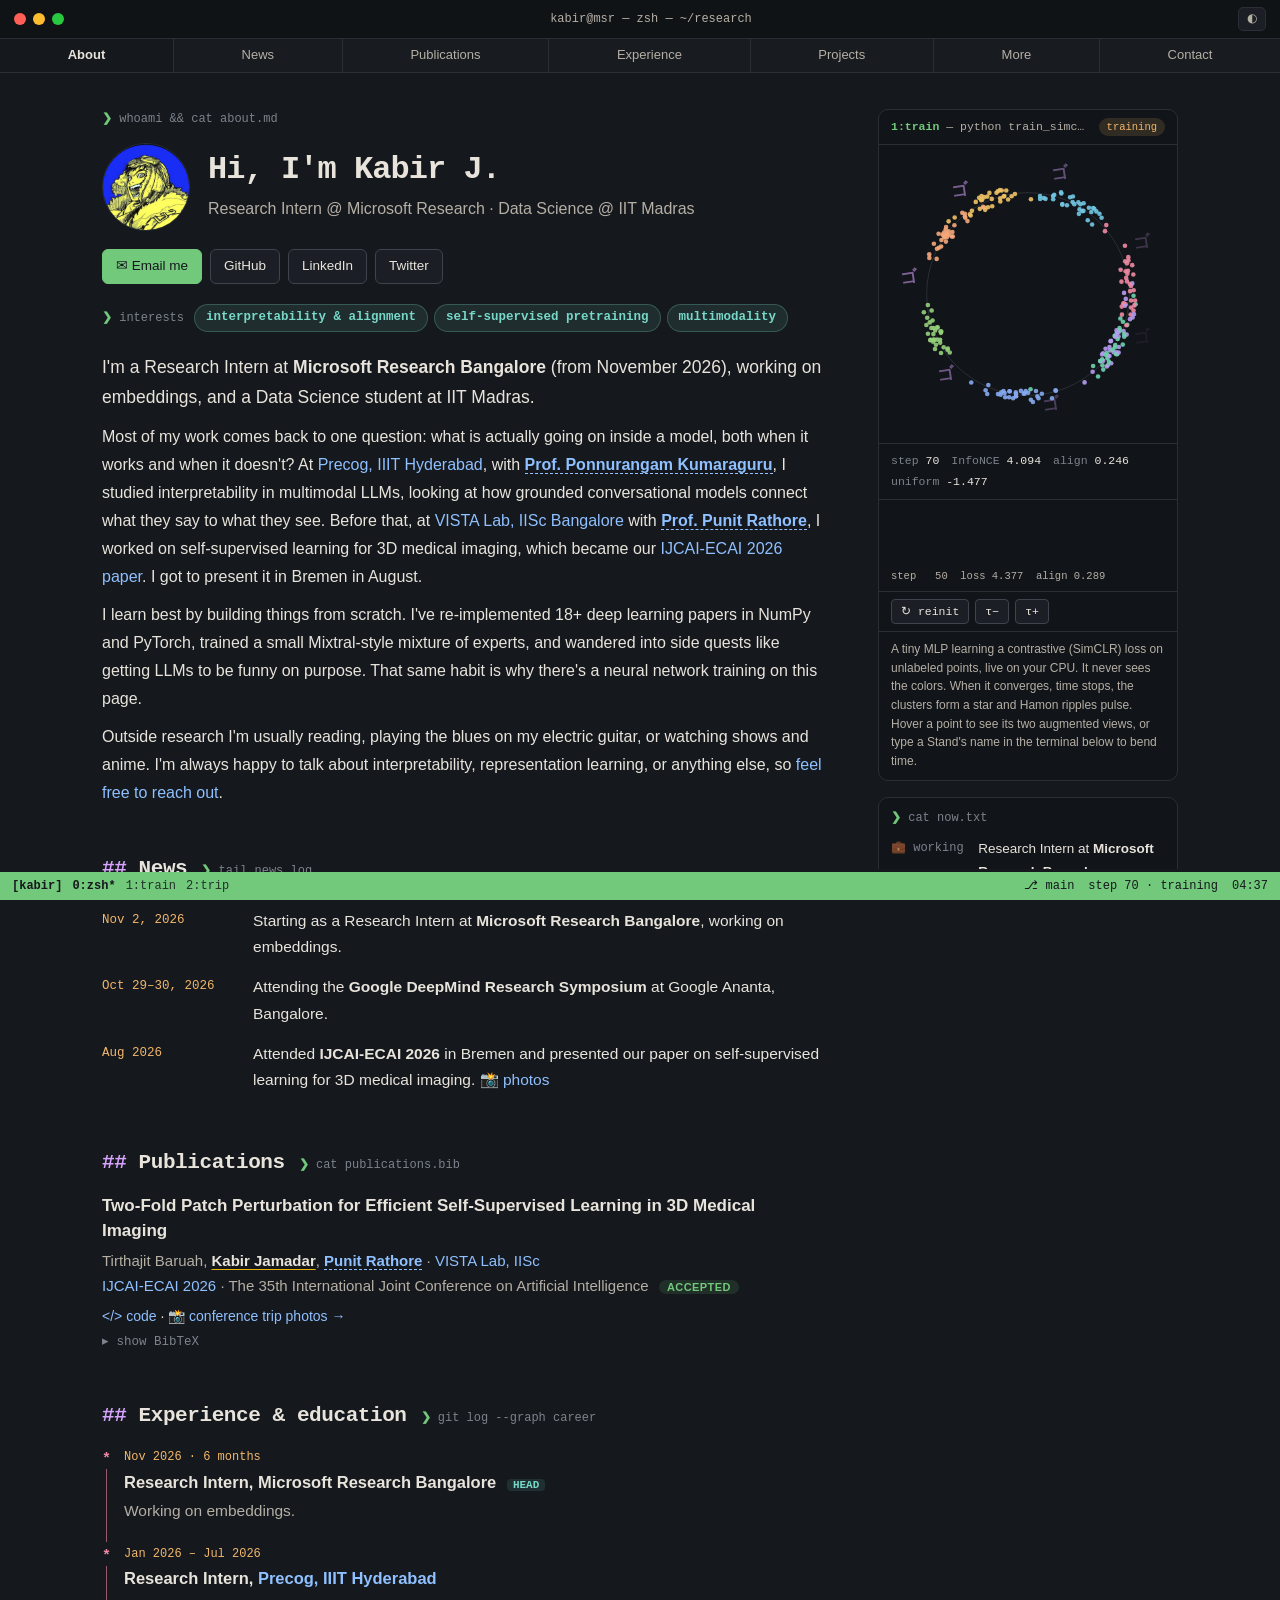
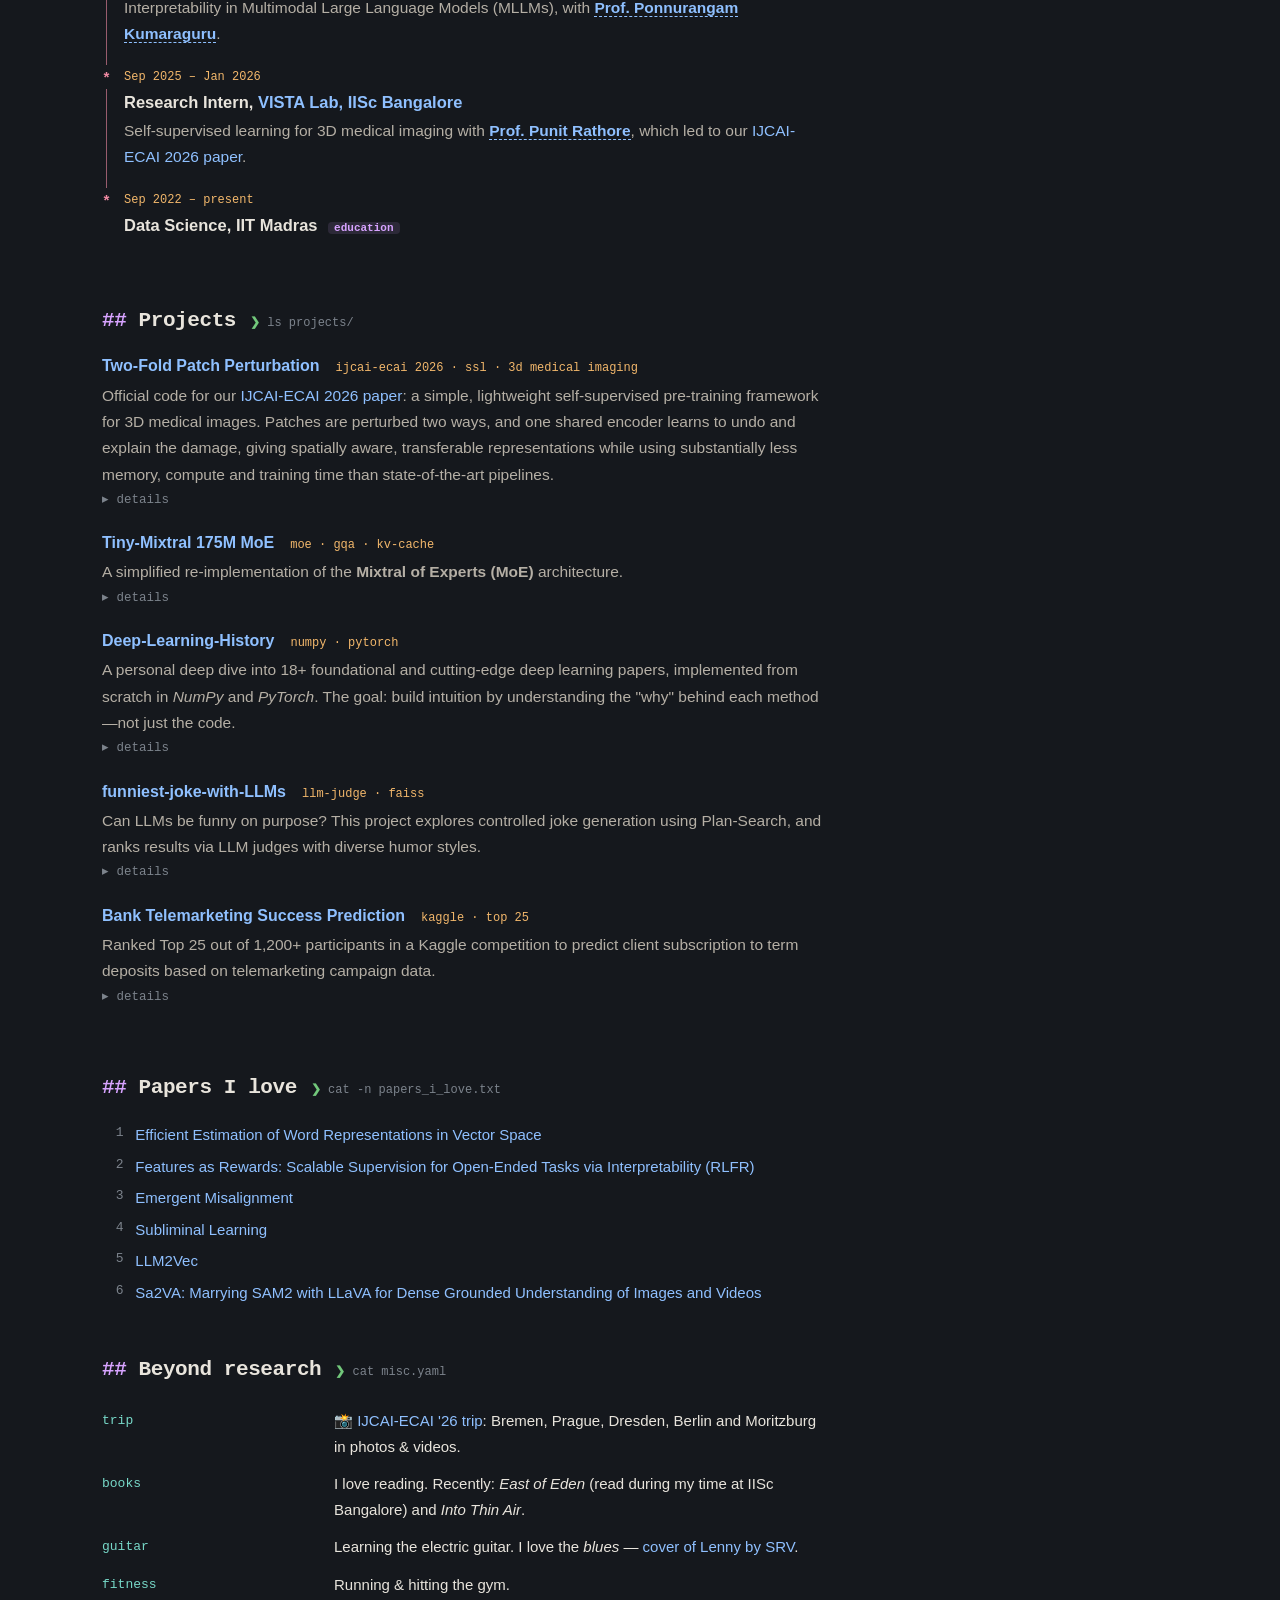
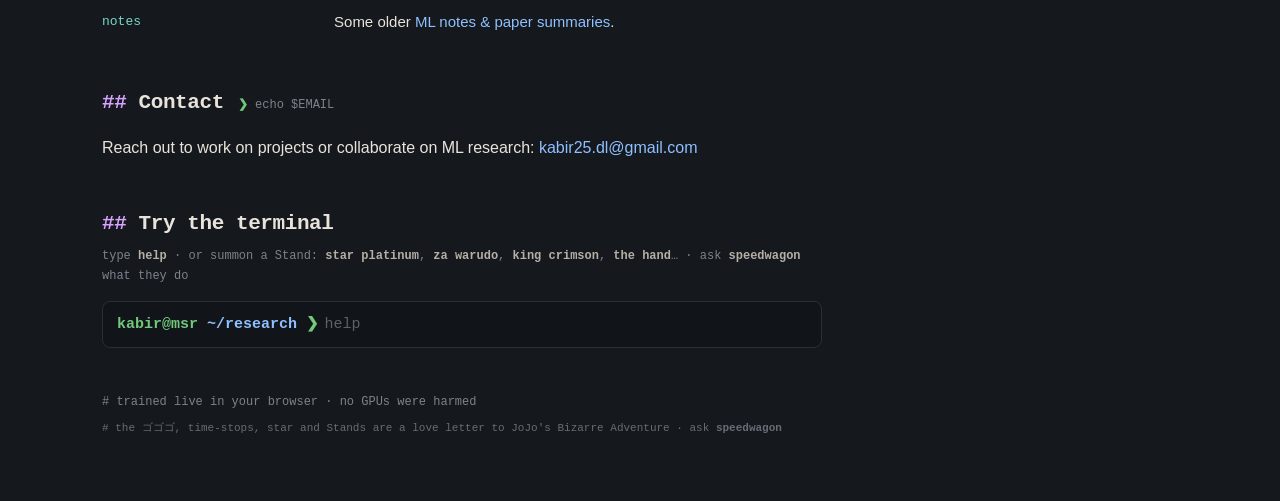
==== commit 600a2f56: "Dark by default, tidier header and interests, JoJo footnote - Black theme is the default for new vis" ====
--- a/index.html
+++ b/index.html
@@ -7,7 +7,9 @@
     <title>Kabir J</title>
     <meta name="description" content="Kabir Jamadar — research on interpretability, self-supervised learning, embeddings and multimodal LLMs.">
     <script>
-        try { var t = localStorage.getItem('theme'); if (t) document.documentElement.dataset.theme = t; } catch (e) {}
+        var t = 'dark';                                   // black by default; ◐ switches and is remembered
+        try { t = localStorage.getItem('theme') || t; } catch (e) {}
+        document.documentElement.dataset.theme = t;
     </script>
     <link rel="stylesheet" href="styles.css">
 </head>
@@ -16,7 +18,6 @@
         <div class="titlebar-top">
             <span class="dots" aria-hidden="true"><i></i><i></i><i></i></span>
             <span class="title">kabir@msr — zsh — ~/research</span>
-            <a class="trip-pill" href="trip.html">📸 IJCAI '26 trip</a>
             <button id="theme-toggle" class="theme-btn" type="button" aria-label="Toggle dark mode">◐</button>
         </div>
         <nav class="tabs" aria-label="Sections">
@@ -46,22 +47,19 @@
                     <a href="https://github.com/kabir2505">GitHub</a>
                     <a href="https://www.linkedin.com/in/kabir-jamadar-31b679249/">LinkedIn</a>
                     <a href="https://twitter.com/kabir_j25">Twitter</a>
-                    <a href="https://www.goodreads.com/user/show/187910952-kabir">Goodreads</a>
                 </div>
                 <div class="interests" aria-label="Research interests">
                     <span class="chips-label">interests</span>
-                    <span class="chip" title="Understanding what models represent internally and why they behave the way they do.">interpretability</span>
-                    <span class="chip" title="Making models reliably do what we intend, and noticing early when they don't.">alignment</span>
-                    <span class="chip" title="How data and objectives during pretraining shape LLMs and MLLMs.">pretraining</span>
-                    <span class="chip" title="Learning useful representations from unlabeled data, like the model training on this page.">self-supervised learning</span>
-                    <span class="chip" title="How multimodal models tie language to what is actually in an image.">grounding</span>
+                    <span class="chip" title="Understanding what models represent internally, why they behave the way they do, and making them reliably do what we intend.">interpretability &amp; alignment</span>
+                    <span class="chip" title="Learning useful representations from unlabeled data, like the model training on this page.">self-supervised pretraining</span>
+                    <span class="chip" title="How models tie language to what is actually in an image, and what they rely on when they talk about it.">multimodality</span>
                 </div>
                 <div class="prose">
                     <p class="lede">I'm a Research Intern at <b>Microsoft Research Bangalore</b> (from November 2026), working on embeddings, and a Data Science student at IIT Madras.</p>
                     <p>Most of my work comes back to one question: what is actually going on inside a model, both when it works and when it doesn't?
                         At <a href="https://precog.iiit.ac.in/">Precog, IIIT Hyderabad</a>, with <a class="prof" href="https://scholar.google.com/citations?user=MfzQyP8AAAAJ&hl=en">Prof. Ponnurangam Kumaraguru</a>, I studied interpretability in multimodal LLMs,
                         looking at how grounded conversational models connect what they say to what they see. Before that, at
-                        <a href="https://www.vistalabiisc.com/">VISTA Lab, IISc Bangalore</a> with <a class="prof" href="https://www.punitrathore.com/home">Prof. Punit Rathore</a>, I worked on self-supervised learning for 3D medical imaging,
+                        <a href="https://www.vistalabiisc.com/">VISTA Lab, IISc Bangalore</a> with <a class="prof" href="https://www.vistalabiisc.com/P_portfolio">Prof. Punit Rathore</a>, I worked on self-supervised learning for 3D medical imaging,
                         which became our <a href="#publications">IJCAI-ECAI 2026 paper</a>. I got to present it in Bremen in August.</p>
                     <p>I learn best by building things from scratch. I've re-implemented 18+ deep learning papers in NumPy and PyTorch, trained a small
                         Mixtral-style mixture of experts, and wandered into side quests like getting LLMs to be funny on purpose.
@@ -102,7 +100,7 @@
         <aside class="now" aria-label="Currently">
             <div class="now-head"><span class="arrow">❯</span> cat now.txt</div>
             <div class="now-row"><span class="now-k">💼 working</span><span>Research Intern at <b>Microsoft Research Bangalore</b></span></div>
-            <div class="now-row"><span class="now-k">📖 reading</span><span><a href="https://www.goodreads.com/book/show/6162.All_the_Pretty_Horses"><i>All the Pretty Horses</i></a> by Cormac McCarthy</span></div>
+            <div class="now-row"><span class="now-k">📖 reading</span><span><i>All the Pretty Horses</i> by Cormac McCarthy</span></div>
             <div class="now-row"><span class="now-k">🎸 learning</span><span><a href="https://www.youtube.com/results?search_query=guthrie+govan+remember+when"><i>Remember When</i></a> by Guthrie Govan</span></div>
         </aside>
         </div>
@@ -130,7 +128,7 @@
                 <div class="sec-head"><h2>Publications</h2><span class="cmdline"><span class="arrow">❯</span> cat publications.bib</span></div>
                 <div class="out pub">
                     <div class="pub-title">Two-Fold Patch Perturbation for Efficient Self-Supervised Learning in 3D Medical Imaging</div>
-                    <div class="pub-meta">Tirthajit Baruah, <span class="me">Kabir Jamadar</span>, <a class="prof" href="https://www.punitrathore.com/home">Punit Rathore</a> · <a href="https://www.vistalabiisc.com/">VISTA Lab, IISc</a></div>
+                    <div class="pub-meta">Tirthajit Baruah, <span class="me">Kabir Jamadar</span>, <a class="prof" href="https://www.vistalabiisc.com/P_portfolio">Punit Rathore</a> · <a href="https://www.vistalabiisc.com/">VISTA Lab, IISc</a></div>
                     <div class="pub-meta"><a href="https://2026.ijcai.org/">IJCAI-ECAI 2026</a> · The 35th International Joint Conference on Artificial Intelligence <span class="badge">accepted</span></div>
                     <div class="pub-links"><a href="https://github.com/kabir2505/Two-Fold">&lt;/&gt; code</a> · <a href="trip.html">📸 conference trip photos →</a></div>
                     <details>
@@ -161,7 +159,7 @@
                     <div class="commit">
                         <div class="date">Sep 2025 – Jan 2026</div>
                         <div class="msg"><b>Research Intern, <a href="https://www.vistalabiisc.com/">VISTA Lab, IISc Bangalore</a></b></div>
-                        <div class="desc">Self-supervised learning for 3D medical imaging with <a class="prof" href="https://www.punitrathore.com/home">Prof. Punit Rathore</a>, which led to our <a href="#publications">IJCAI-ECAI 2026 paper</a>.</div>
+                        <div class="desc">Self-supervised learning for 3D medical imaging with <a class="prof" href="https://www.vistalabiisc.com/P_portfolio">Prof. Punit Rathore</a>, which led to our <a href="#publications">IJCAI-ECAI 2026 paper</a>.</div>
                     </div>
                     <div class="commit last">
                         <div class="date">Sep 2022 – present</div>
@@ -262,7 +260,6 @@
                     <div class="ln"><span class="k">trip</span><span class="v"><a href="trip.html">📸 IJCAI-ECAI '26 trip</a>: Bremen, Prague, Dresden, Berlin and Moritzburg in photos &amp; videos.</span></div>
                     <div class="ln"><span class="k">books</span><span class="v">I love reading. Recently: <i>East of Eden</i> (read during my time at IISc Bangalore) and <i>Into Thin Air</i>.</span></div>
                     <div class="ln"><span class="k">guitar</span><span class="v">Learning the electric guitar. I love the <i>blues</i> — <a href="https://www.instagram.com/reel/DBQVX_gOtk9/?utm_source=ig_web_copy_link&igsh=MzRlODBiNWFlZA==">cover of Lenny by SRV</a>.</span></div>
-                    <div class="ln"><span class="k">anime</span><span class="v">JoJo's Bizarre Adventure is my favorite — hence the ゴゴゴ, the time-stop, the star, the Hamon ripples and the "To Be Continued" in the training pane.</span></div>
                     <div class="ln"><span class="k">fitness</span><span class="v">Running &amp; hitting the gym.</span></div>
                     <div class="ln"><span class="k">notes</span><span class="v">Some older <a href="https://kabir25.notion.site/Notes-Blogs-1953fc08703280e48025f01d853e26c6">ML notes &amp; paper summaries</a>.</span></div>
                 </div>
@@ -284,6 +281,7 @@
 
             <footer class="foot">
                 <span class="dim"># trained live in your browser · no GPUs were harmed</span>
+                <span class="dim jojo-note"># the ゴゴゴ, time-stops, star and Stands are a love letter to JoJo's Bizarre Adventure · ask <b>speedwagon</b></span>
                 <span class="res"><a href="https://kabir25.notion.site/Res-1eb3fc08703280a988e2df082a443e1c?pvs=4">Res</a></span>
             </footer>
         </section>
--- a/styles.css
+++ b/styles.css
@@ -40,26 +40,27 @@
 }
 
 :root[data-theme="dark"] {
-    --paper: #1a1b26;
-    --panel: #1f2335;
-    --panel-soft: #16161e;
-    --hover: #292e42;
-    --ink: #c0caf5;
-    --muted: #a9b1d6;
-    --faint: #565f89;
-    --rule: #2f344d;
-    --rule-strong: #414868;
-    --chrome: #16161e;
-    --green: #9ece6a;
-    --blue: #7aa2f7;
-    --yellow: #e0af68;
-    --magenta: #bb9af7;
-    --cyan: #7dcfff;
-    --red: #f7768e;
-    --link: #7aa2f7;
-    --link-soft: rgba(122, 162, 247, 0.14);
-    --accent: #7aa2f7;
-    --me: #e0af68;
+    /* neutral near-black, warm text (no blue cast) */
+    --paper: #15181d;
+    --panel: #1b1f25;
+    --panel-soft: #111418;
+    --hover: #252b33;
+    --ink: #e8e4dc;
+    --muted: #b5afa5;
+    --faint: #7c838c;
+    --rule: #2a2f37;
+    --rule-strong: #3d444e;
+    --chrome: #101316;
+    --green: #72c87b;
+    --blue: #8fc0ff;
+    --yellow: #f2b76b;
+    --magenta: #d7a3ff;
+    --cyan: #77d8c8;
+    --red: #f08aa3;
+    --link: #8fc0ff;
+    --link-soft: rgba(143, 192, 255, 0.12);
+    --accent: #8fc0ff;
+    --me: #f2b76b;
     --c0: #f08aa3;
     --c1: #6fd3b0;
     --c2: #f0c165;
@@ -160,6 +161,7 @@
 .session { grid-area: a; min-width: 0; padding-top: 36px; }
 .session-b { grid-area: b; padding-top: 0; padding-bottom: 36px; }
 .side-col { grid-area: train; display: flex; flex-direction: column; gap: 16px; }
+.side-col > *, .train > * { flex-shrink: 0; }   /* when the column is taller than the window it scrolls; nothing gets squeezed */
 
 @media (min-width: 1080px) {
     .panes {
@@ -395,7 +397,9 @@
 .pre.dim { color: var(--faint); }
 .pre.warn { color: var(--yellow); font-weight: 700; }
 
-.foot { display: flex; justify-content: space-between; gap: 12px; margin-top: 28px; font-size: 12px; }
+.foot { display: flex; flex-wrap: wrap; justify-content: space-between; gap: 6px 12px; margin-top: 28px; font-size: 12px; }
+.foot .jojo-note { order: 3; flex-basis: 100%; font-size: 11px; opacity: 0.8; }
+.foot .jojo-note b { font-weight: 600; }
 .res { opacity: 0; filter: blur(5px); transition: opacity 0.3s ease, filter 0.5s ease; transition-delay: 0s; }
 .res:hover { opacity: 1; filter: blur(0); transition-delay: 3s; }
 
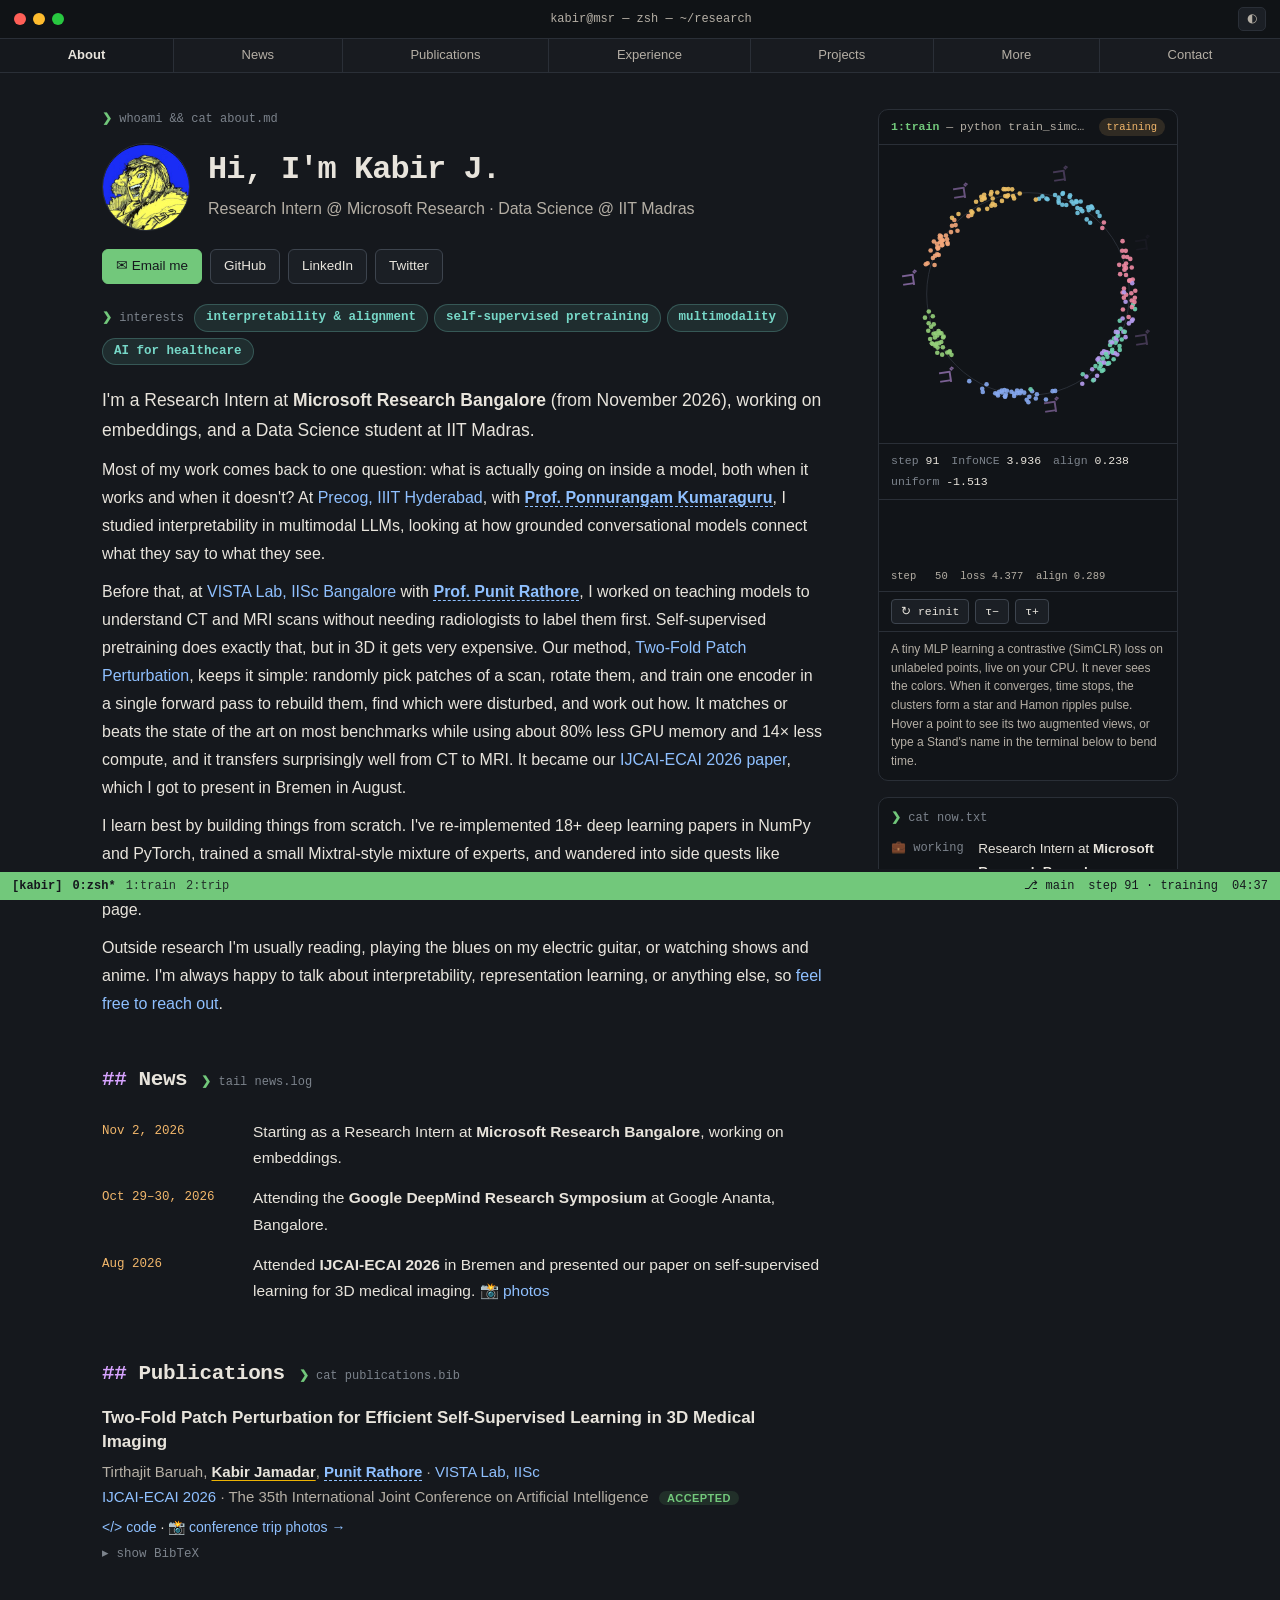
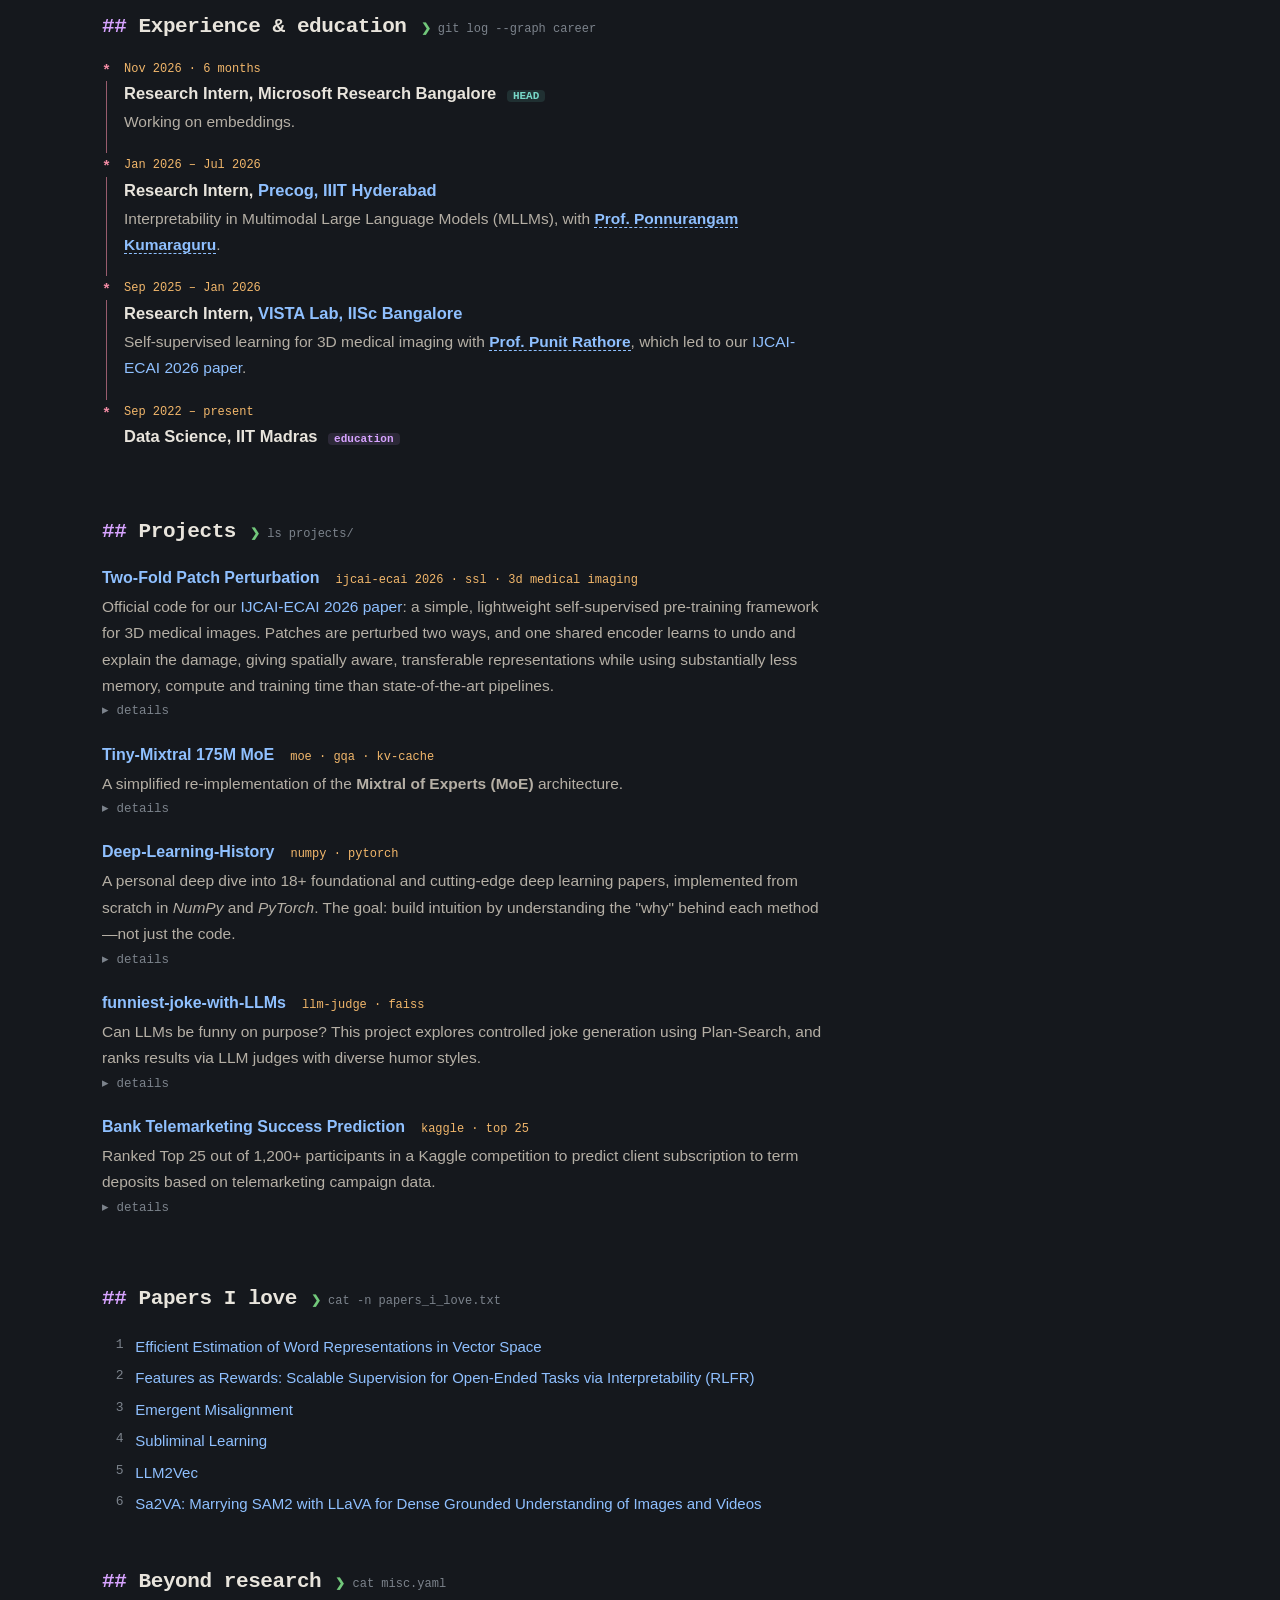
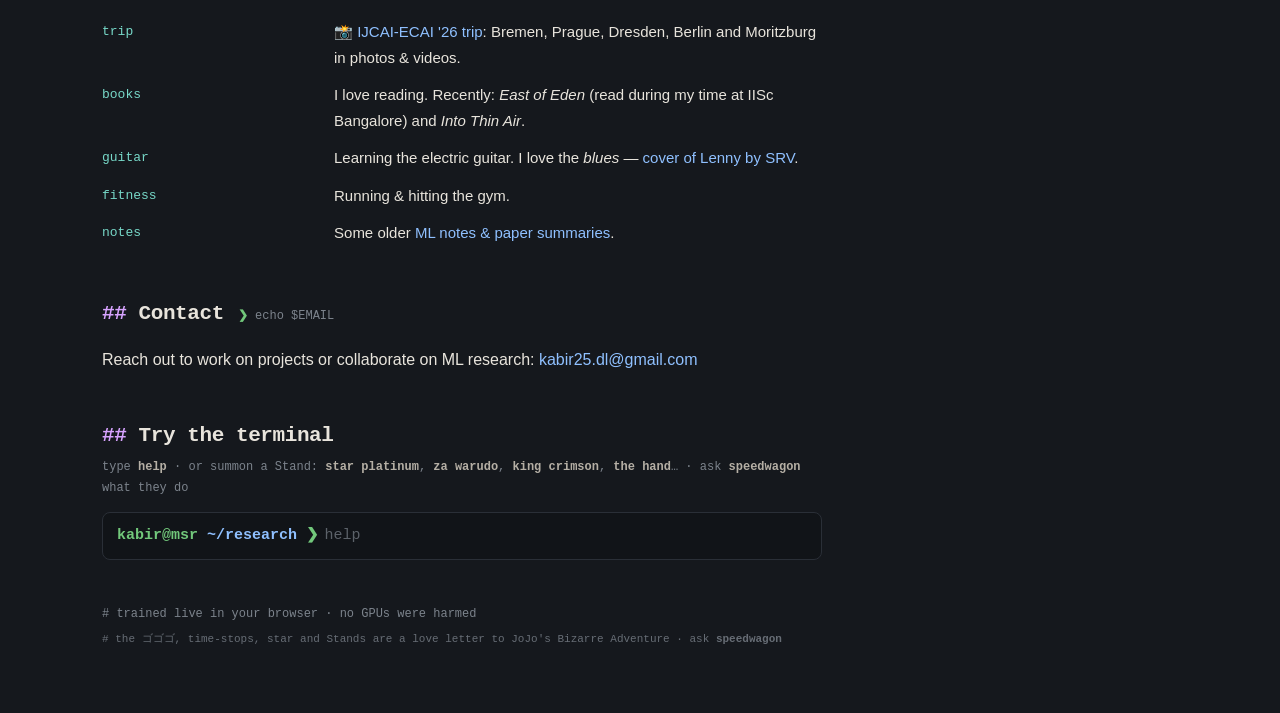
==== commit 63cc2ad8: "About: tell the Two-Fold story; add AI for healthcare interest Co-Authored-By: Claude Opus 5.5 <nore" ====
--- a/index.html
+++ b/index.html
@@ -53,14 +53,20 @@
                     <span class="chip" title="Understanding what models represent internally, why they behave the way they do, and making them reliably do what we intend.">interpretability &amp; alignment</span>
                     <span class="chip" title="Learning useful representations from unlabeled data, like the model training on this page.">self-supervised pretraining</span>
                     <span class="chip" title="How models tie language to what is actually in an image, and what they rely on when they talk about it.">multimodality</span>
+                    <span class="chip" title="Making representation learning cheap and reliable enough for medical imaging, where labels are scarce and expensive.">AI for healthcare</span>
                 </div>
                 <div class="prose">
                     <p class="lede">I'm a Research Intern at <b>Microsoft Research Bangalore</b> (from November 2026), working on embeddings, and a Data Science student at IIT Madras.</p>
                     <p>Most of my work comes back to one question: what is actually going on inside a model, both when it works and when it doesn't?
                         At <a href="https://precog.iiit.ac.in/">Precog, IIIT Hyderabad</a>, with <a class="prof" href="https://scholar.google.com/citations?user=MfzQyP8AAAAJ&hl=en">Prof. Ponnurangam Kumaraguru</a>, I studied interpretability in multimodal LLMs,
-                        looking at how grounded conversational models connect what they say to what they see. Before that, at
-                        <a href="https://www.vistalabiisc.com/">VISTA Lab, IISc Bangalore</a> with <a class="prof" href="https://www.vistalabiisc.com/P_portfolio">Prof. Punit Rathore</a>, I worked on self-supervised learning for 3D medical imaging,
-                        which became our <a href="#publications">IJCAI-ECAI 2026 paper</a>. I got to present it in Bremen in August.</p>
+                        looking at how grounded conversational models connect what they say to what they see.</p>
+                    <p>Before that, at <a href="https://www.vistalabiisc.com/">VISTA Lab, IISc Bangalore</a> with <a class="prof" href="https://www.vistalabiisc.com/P_portfolio">Prof. Punit Rathore</a>,
+                        I worked on teaching models to understand CT and MRI scans without needing radiologists to label them first. Self-supervised pretraining
+                        does exactly that, but in 3D it gets very expensive. Our method, <a href="https://github.com/kabir2505/Two-Fold">Two-Fold Patch Perturbation</a>,
+                        keeps it simple: randomly pick patches of a scan, rotate them, and train one encoder in a single forward pass to rebuild them,
+                        find which were disturbed, and work out how. It matches or beats the state of the art on most benchmarks while using about 80% less GPU memory
+                        and 14× less compute, and it transfers surprisingly well from CT to MRI. It became our <a href="#publications">IJCAI-ECAI 2026 paper</a>,
+                        which I got to present in Bremen in August.</p>
                     <p>I learn best by building things from scratch. I've re-implemented 18+ deep learning papers in NumPy and PyTorch, trained a small
                         Mixtral-style mixture of experts, and wandered into side quests like getting LLMs to be funny on purpose.
                         That same habit is why there's a neural network training on this page.</p>
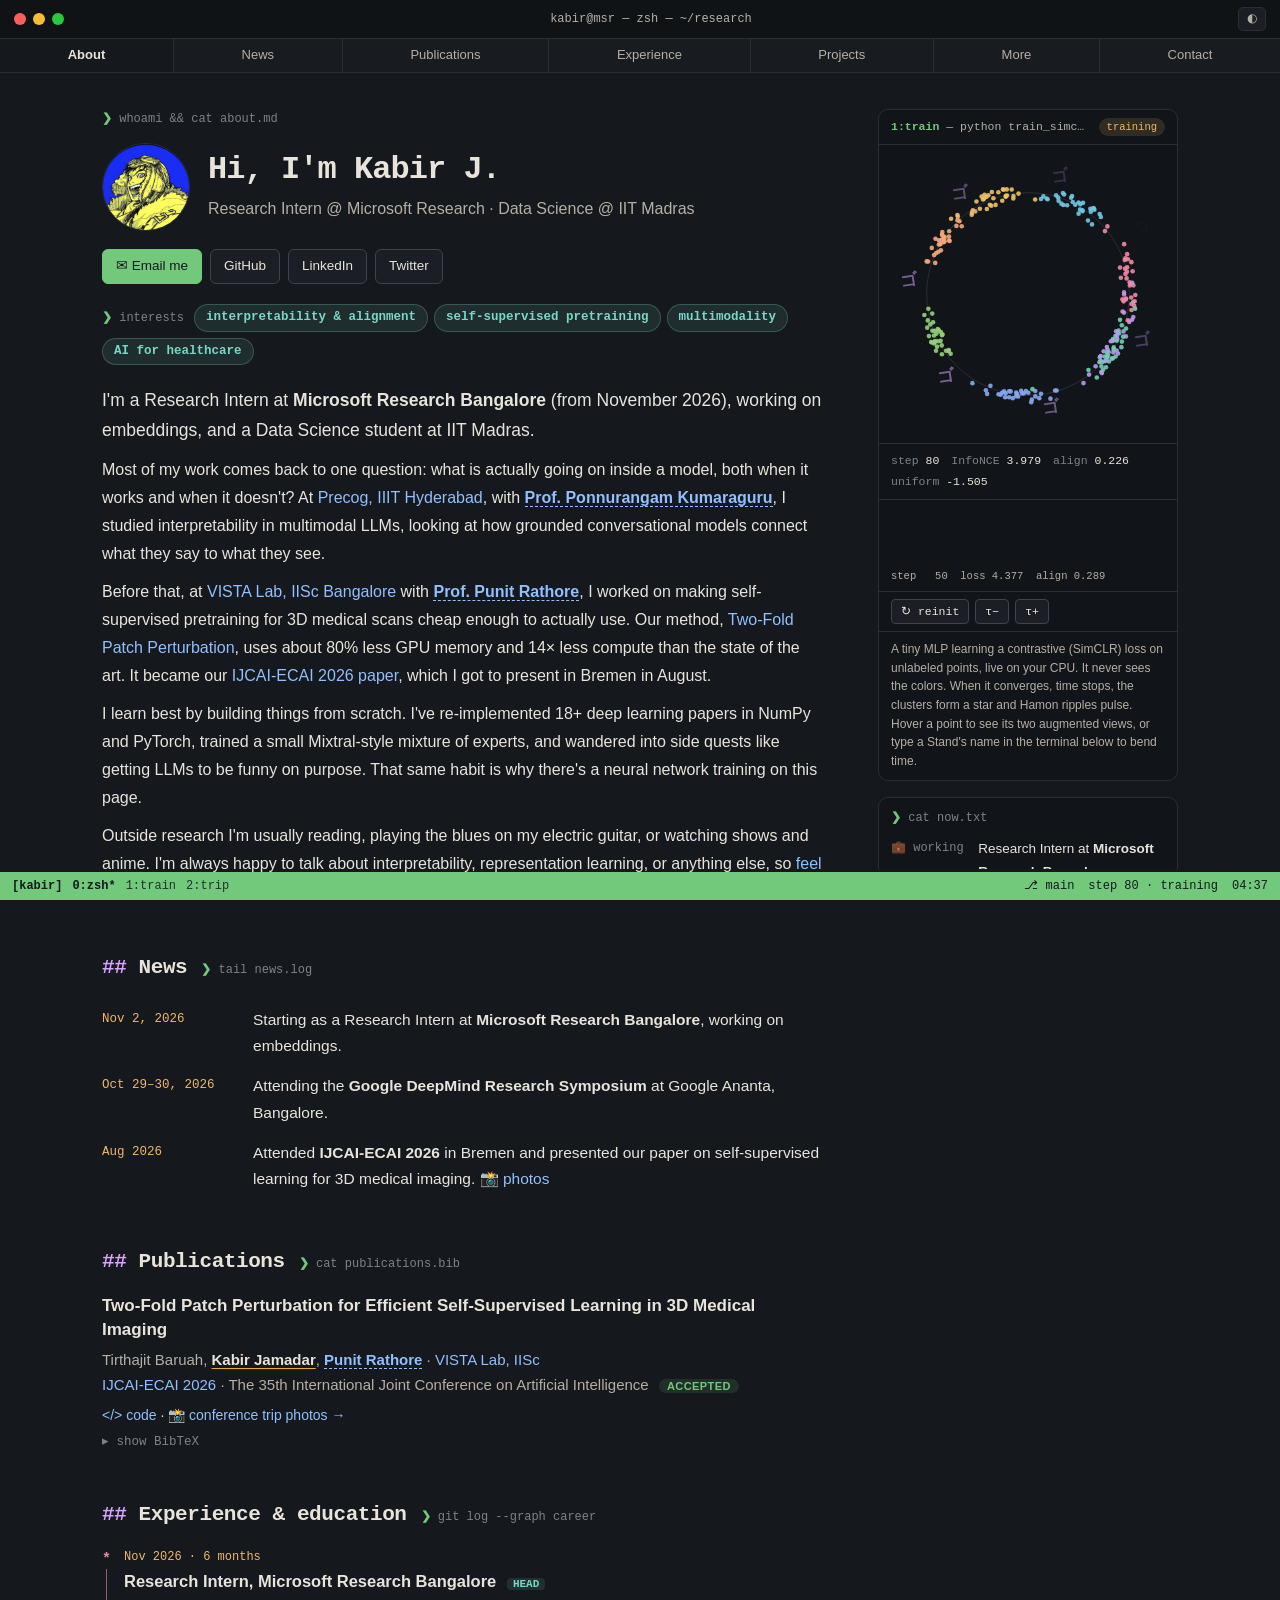
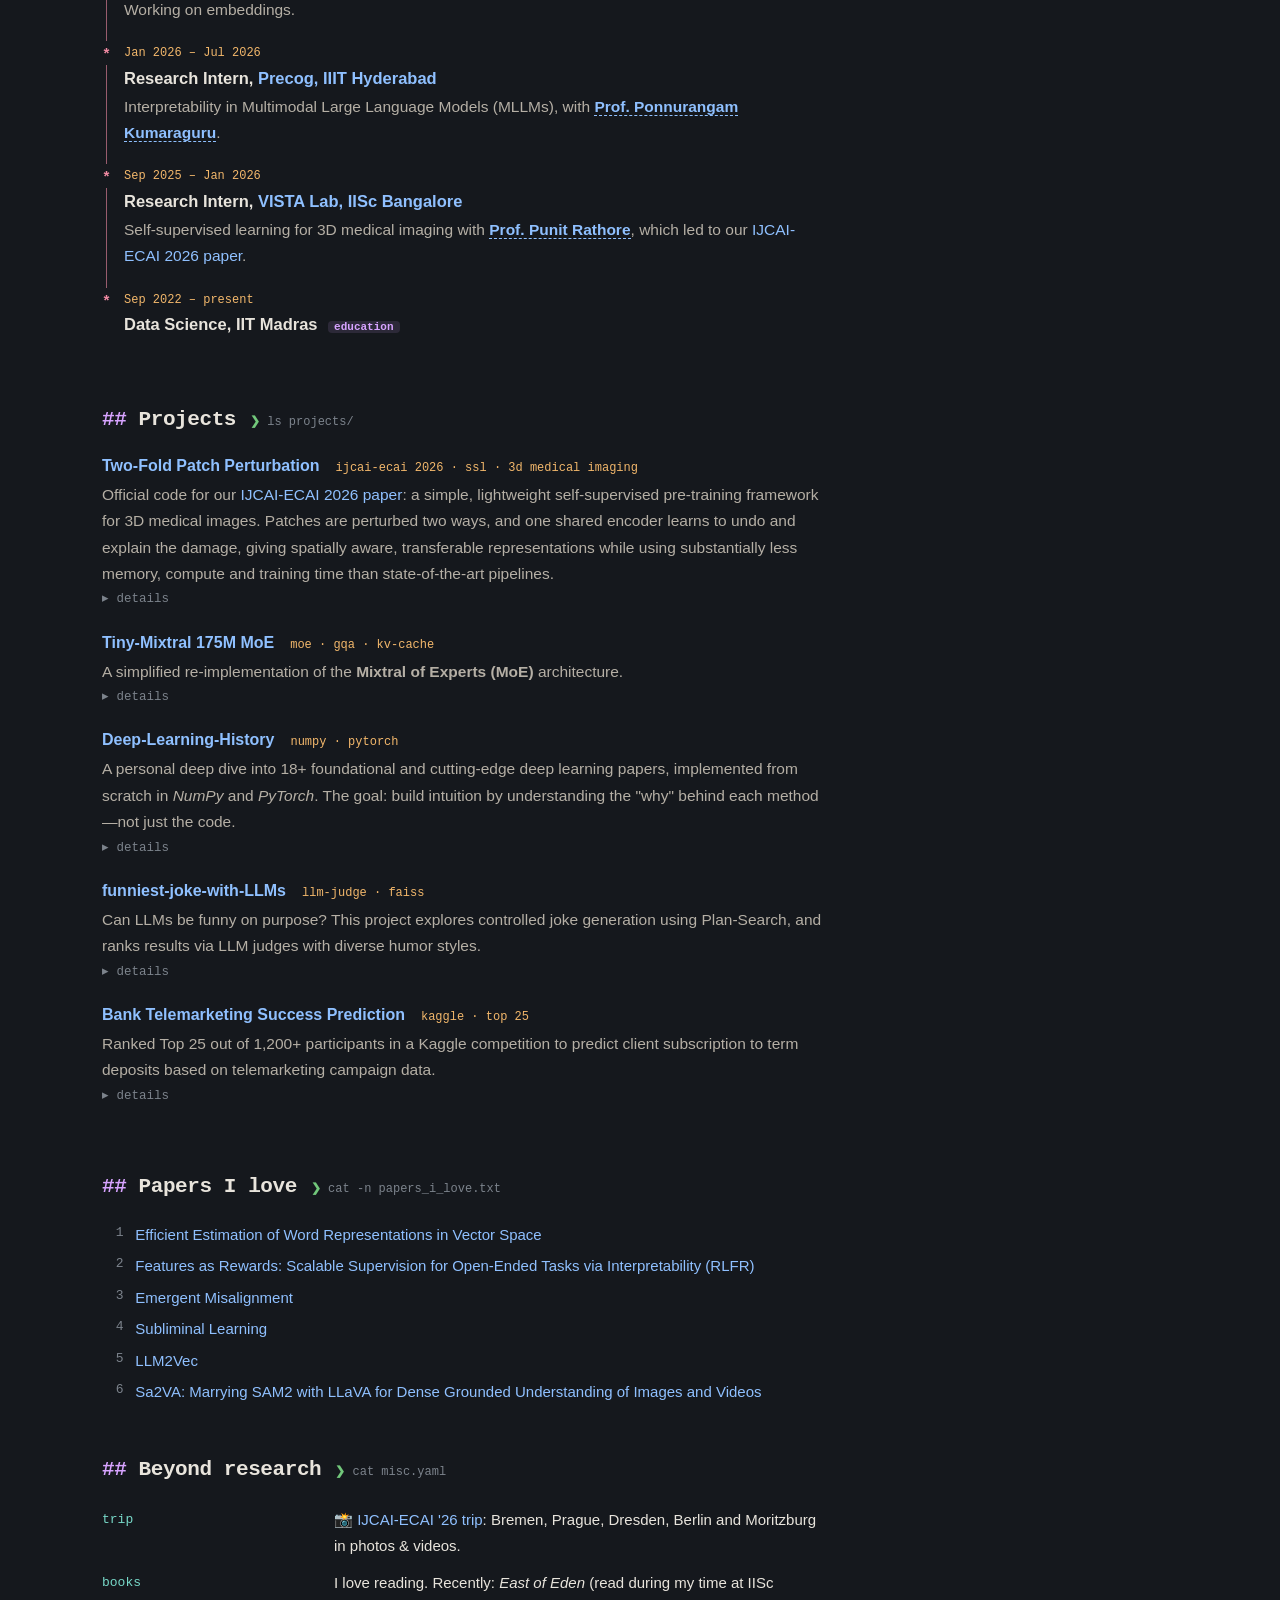
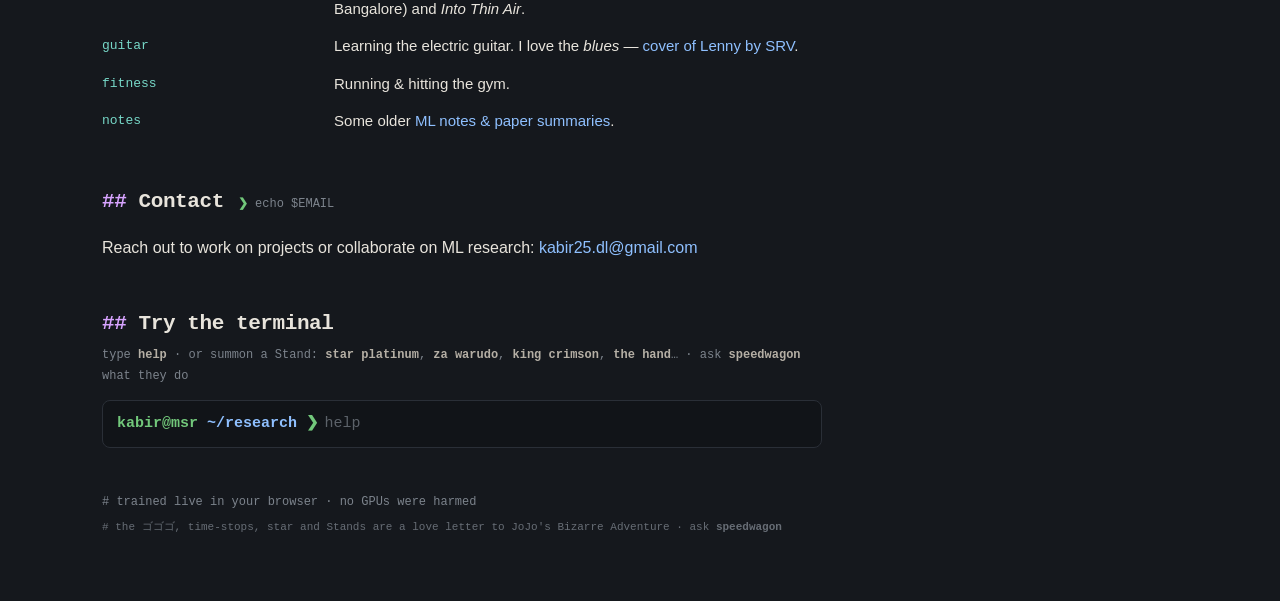
==== commit d25e88c9: "About: shorten the IISc paragraph Co-Authored-By: Claude Opus 5.5 <noreply@anthropic.com>" ====
--- a/index.html
+++ b/index.html
@@ -61,12 +61,9 @@
                         At <a href="https://precog.iiit.ac.in/">Precog, IIIT Hyderabad</a>, with <a class="prof" href="https://scholar.google.com/citations?user=MfzQyP8AAAAJ&hl=en">Prof. Ponnurangam Kumaraguru</a>, I studied interpretability in multimodal LLMs,
                         looking at how grounded conversational models connect what they say to what they see.</p>
                     <p>Before that, at <a href="https://www.vistalabiisc.com/">VISTA Lab, IISc Bangalore</a> with <a class="prof" href="https://www.vistalabiisc.com/P_portfolio">Prof. Punit Rathore</a>,
-                        I worked on teaching models to understand CT and MRI scans without needing radiologists to label them first. Self-supervised pretraining
-                        does exactly that, but in 3D it gets very expensive. Our method, <a href="https://github.com/kabir2505/Two-Fold">Two-Fold Patch Perturbation</a>,
-                        keeps it simple: randomly pick patches of a scan, rotate them, and train one encoder in a single forward pass to rebuild them,
-                        find which were disturbed, and work out how. It matches or beats the state of the art on most benchmarks while using about 80% less GPU memory
-                        and 14× less compute, and it transfers surprisingly well from CT to MRI. It became our <a href="#publications">IJCAI-ECAI 2026 paper</a>,
-                        which I got to present in Bremen in August.</p>
+                        I worked on making self-supervised pretraining for 3D medical scans cheap enough to actually use. Our method,
+                        <a href="https://github.com/kabir2505/Two-Fold">Two-Fold Patch Perturbation</a>, uses about 80% less GPU memory and 14× less compute
+                        than the state of the art. It became our <a href="#publications">IJCAI-ECAI 2026 paper</a>, which I got to present in Bremen in August.</p>
                     <p>I learn best by building things from scratch. I've re-implemented 18+ deep learning papers in NumPy and PyTorch, trained a small
                         Mixtral-style mixture of experts, and wandered into side quests like getting LLMs to be funny on purpose.
                         That same habit is why there's a neural network training on this page.</p>
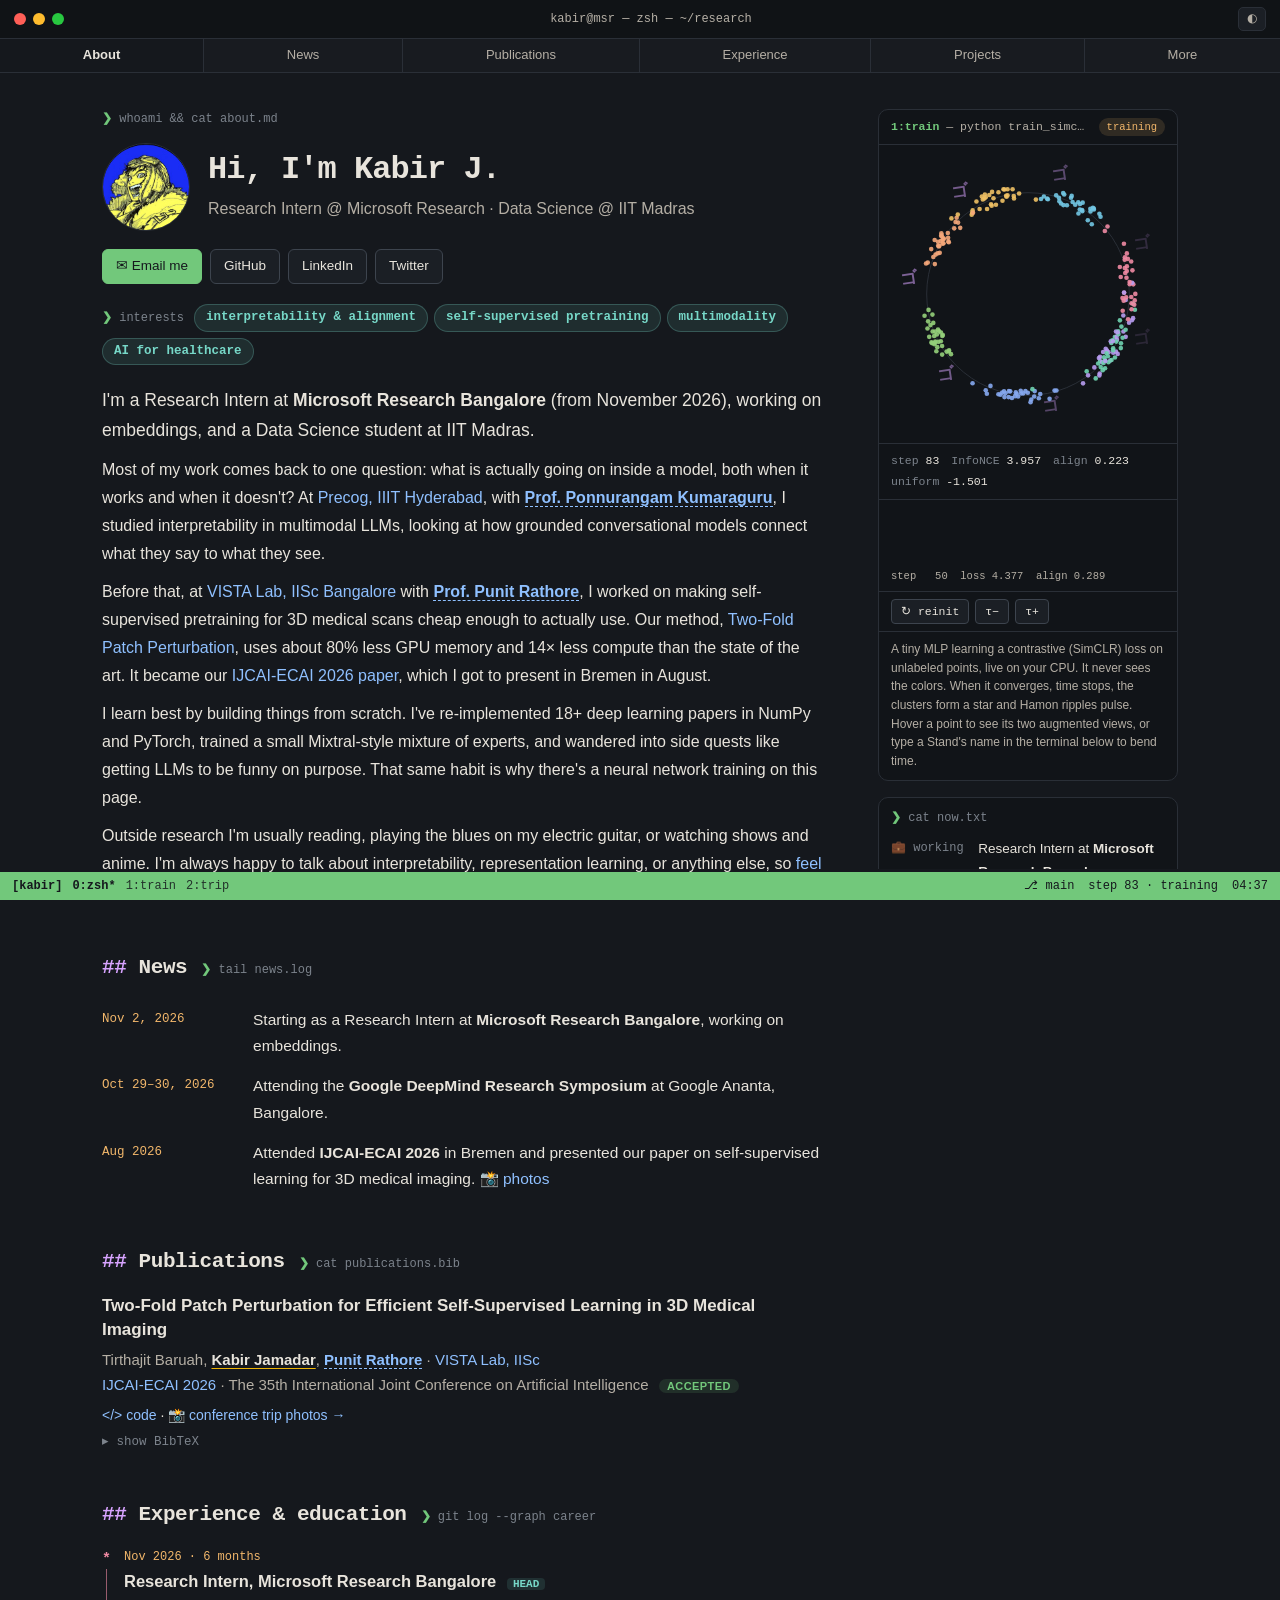
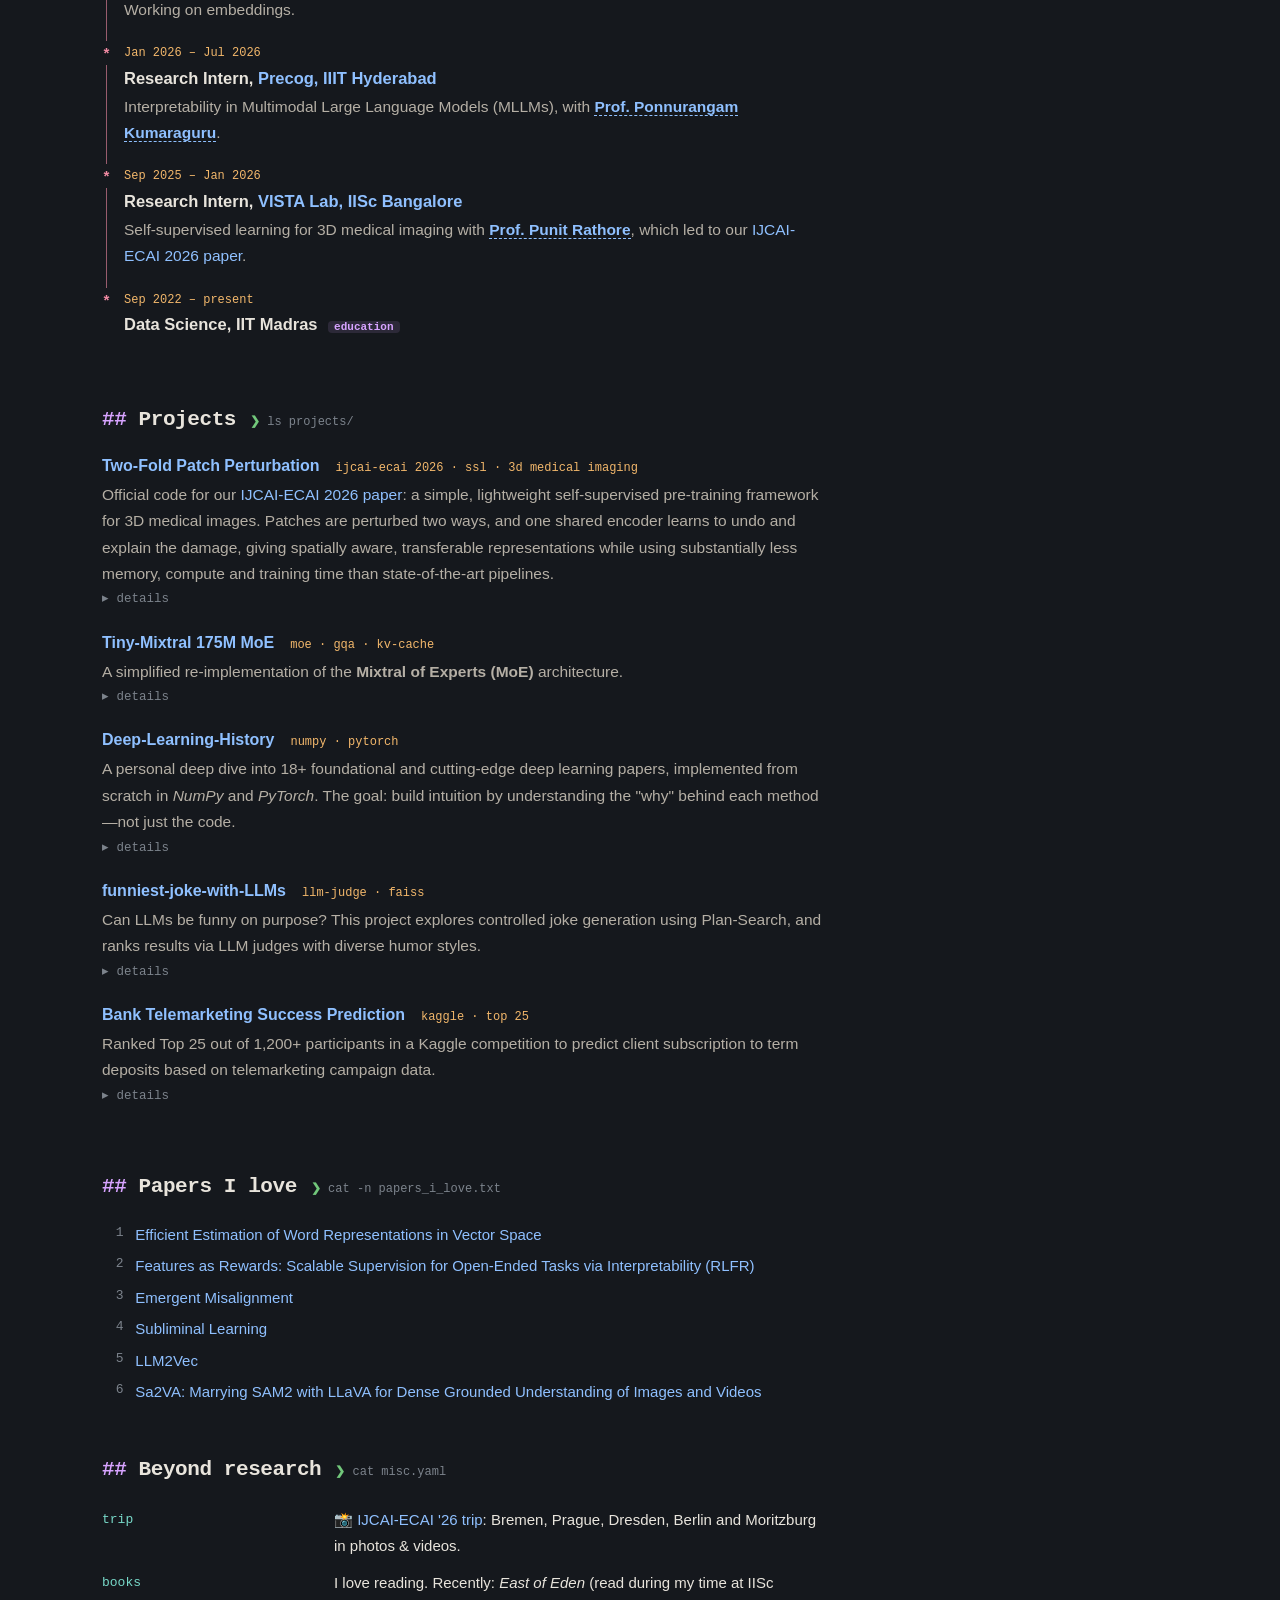
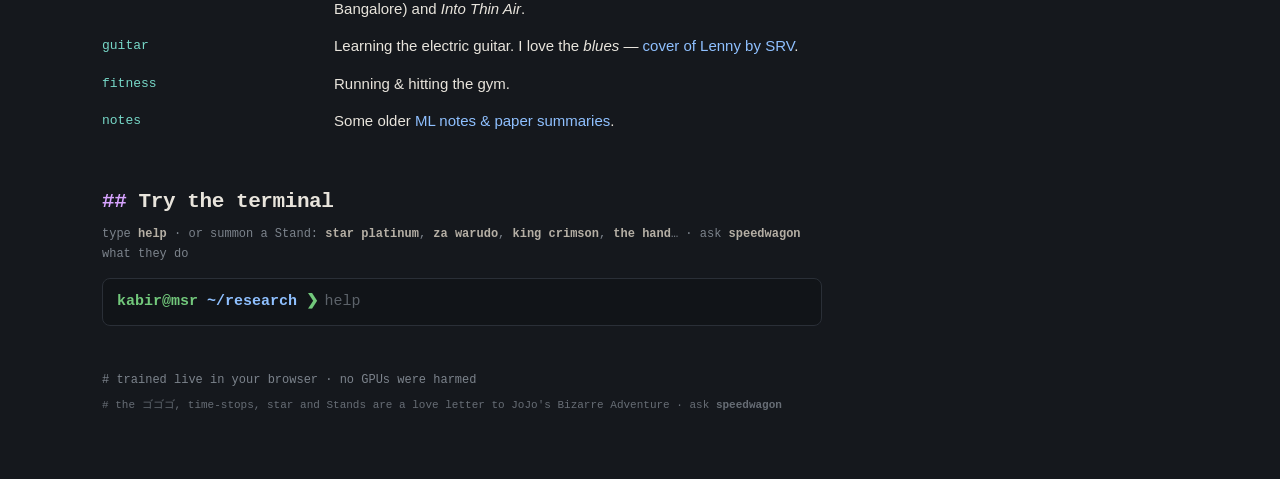
==== commit d603b38f: "Remove the Contact section (email is already in the intro) Co-Authored-By: Claude Opus 5.5 <noreply@" ====
--- a/index.html
+++ b/index.html
@@ -27,7 +27,6 @@
             <a href="#career">Experience</a>
             <a href="#projects">Projects</a>
             <a href="#misc">More</a>
-            <a href="#contact">Contact</a>
         </nav>
     </header>
 
@@ -268,11 +267,6 @@
                 </div>
             </div>
 
-            <div class="cmd" id="contact">
-                <div class="sec-head"><h2>Contact</h2><span class="cmdline"><span class="arrow">❯</span> echo $EMAIL</span></div>
-                <div class="out prose"><p>Reach out to work on projects or collaborate on ML research: <a href="mailto:kabir25.dl@gmail.com">kabir25.dl@gmail.com</a></p></div>
-            </div>
-
             <div class="cmd" id="play">
                 <div class="sec-head"><h2>Try the terminal</h2><span class="cmdline">type <b>help</b> · or summon a Stand: <b>star platinum</b>, <b>za warudo</b>, <b>king crimson</b>, <b>the hand</b>… · ask <b>speedwagon</b> what they do</span></div>
                 <div id="repl-out"></div>
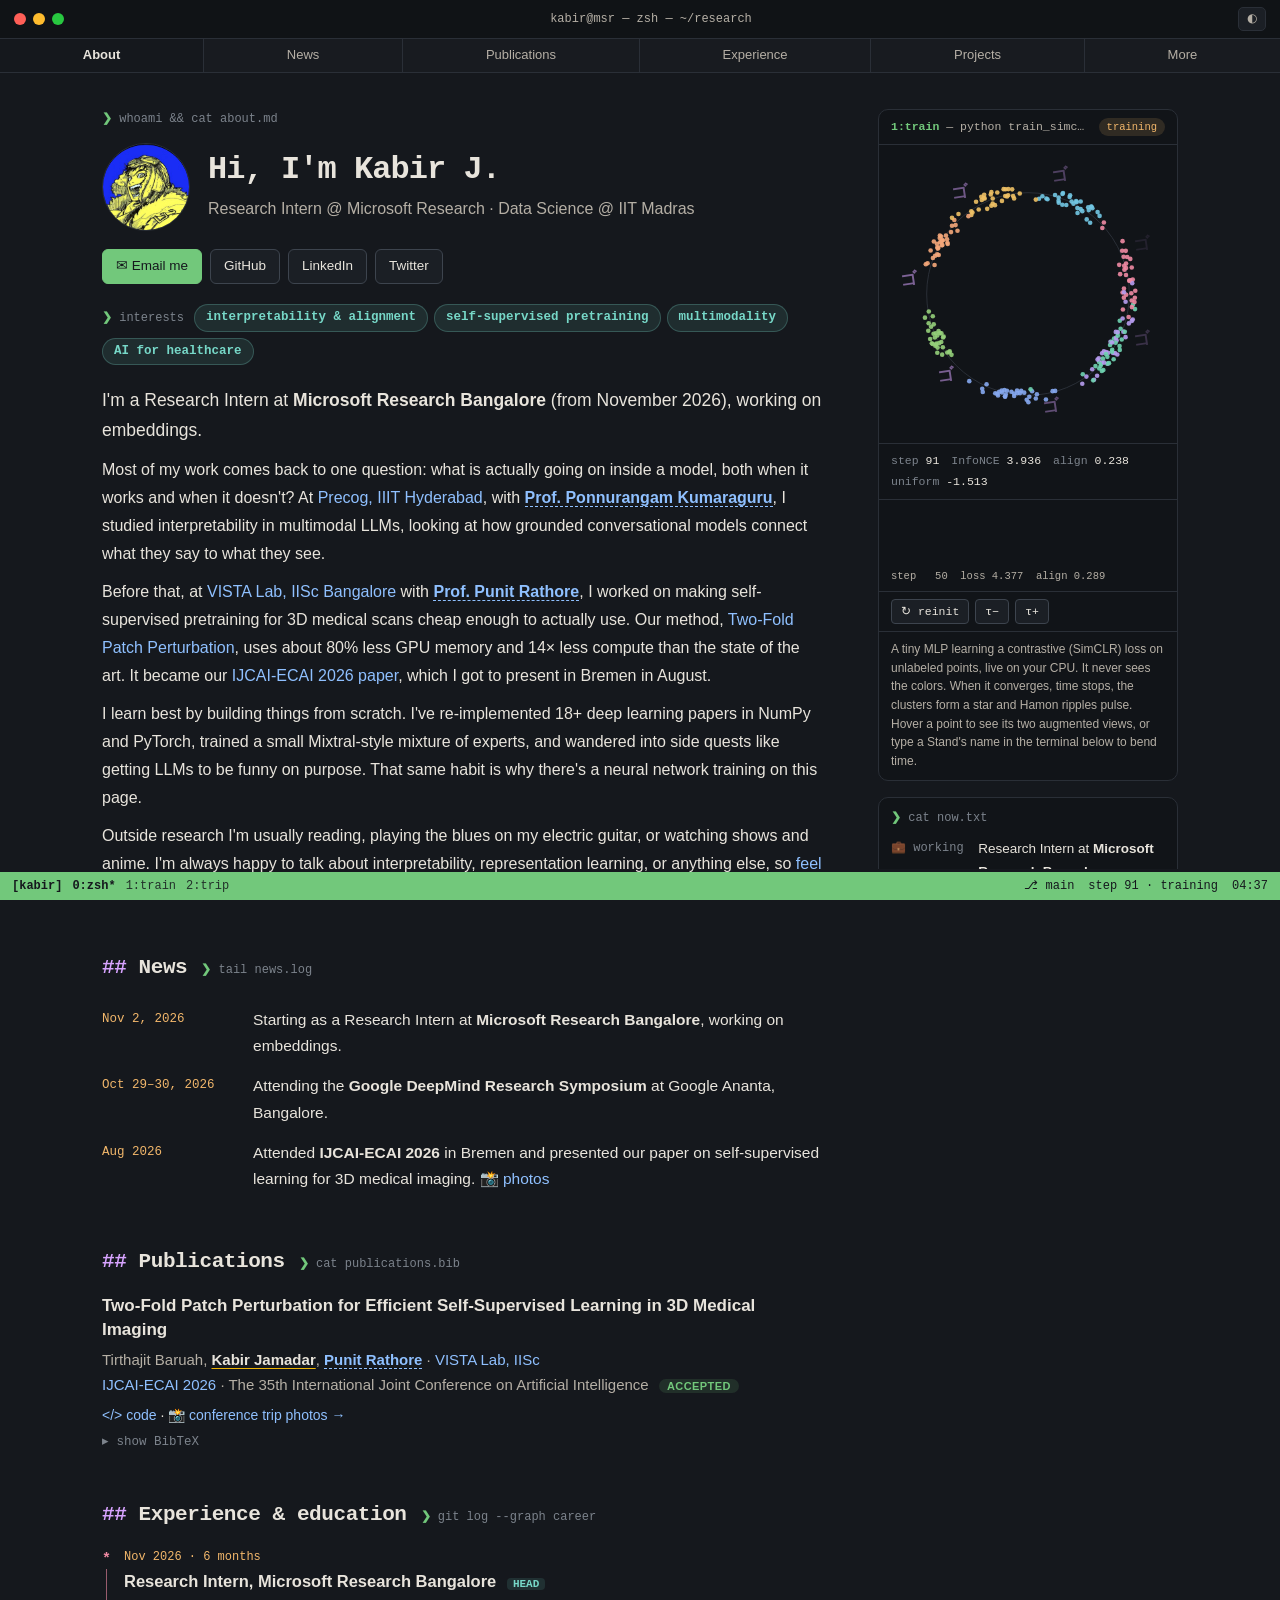
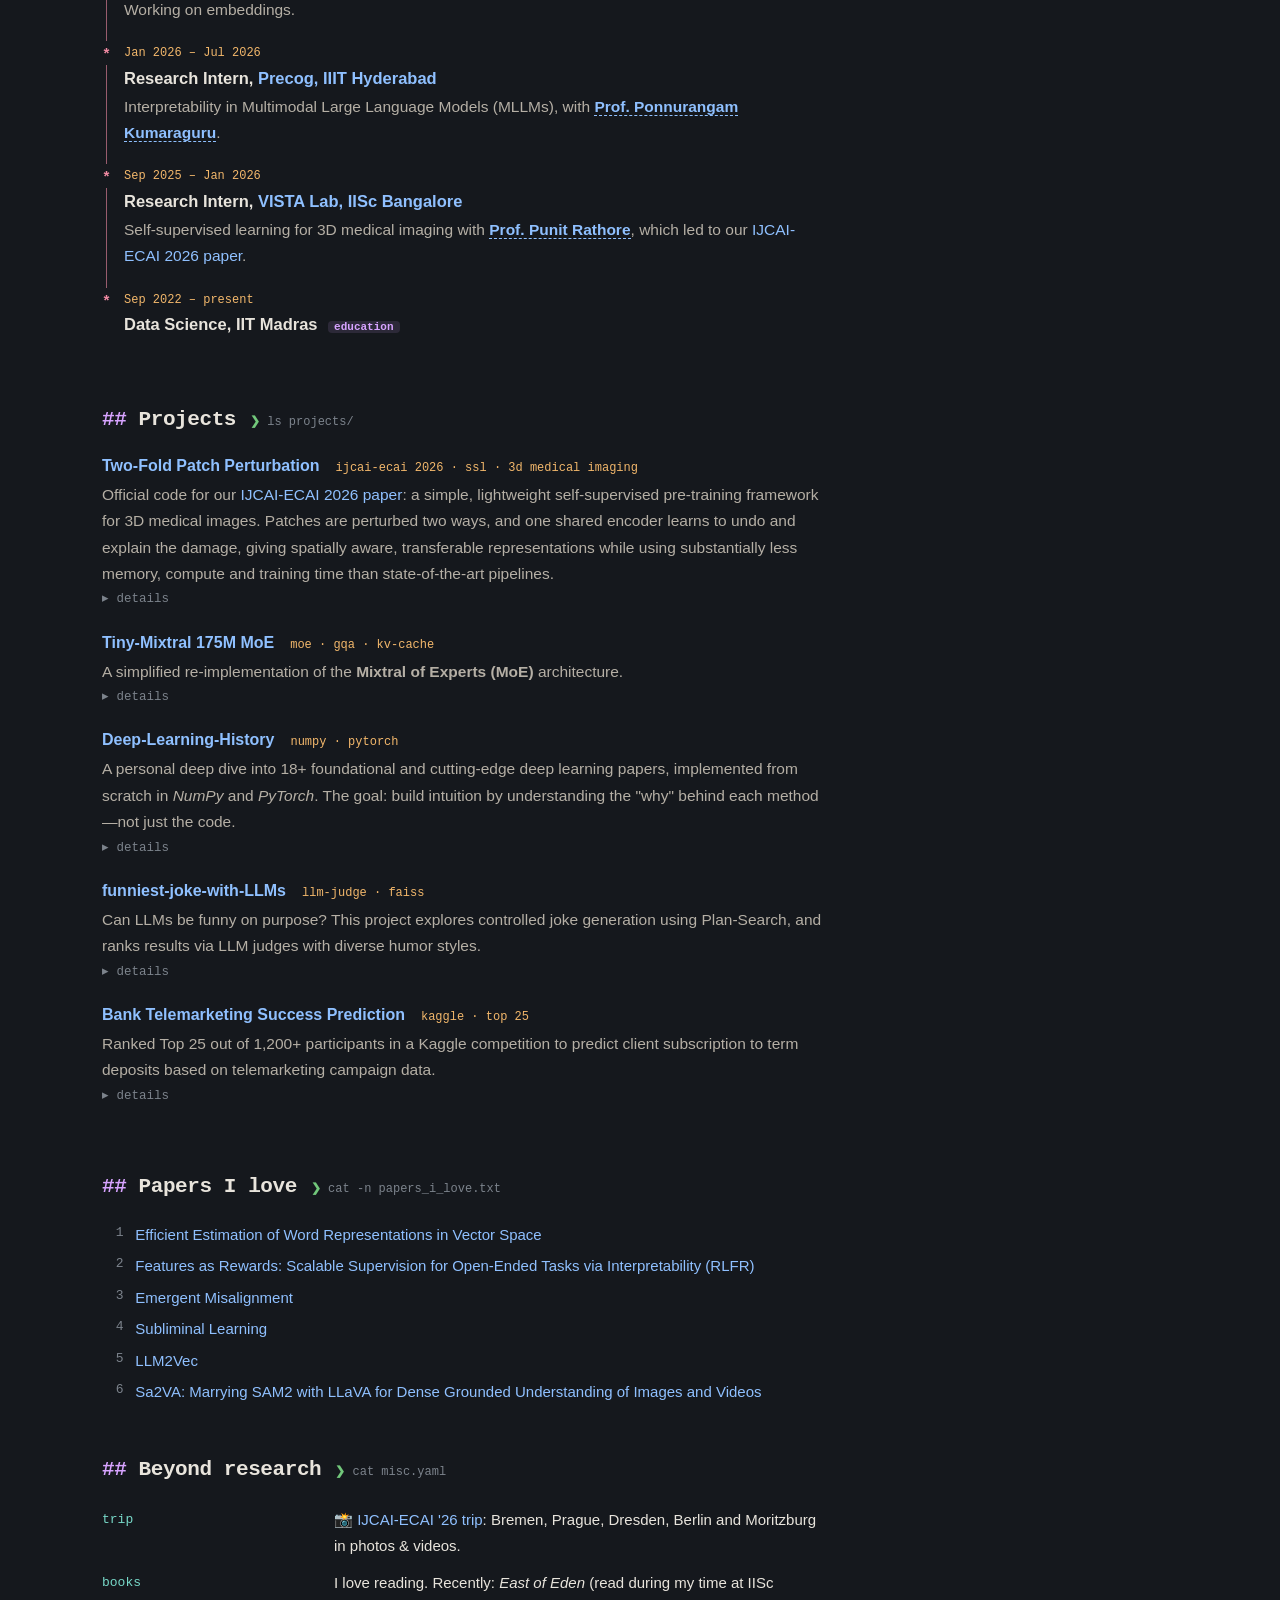
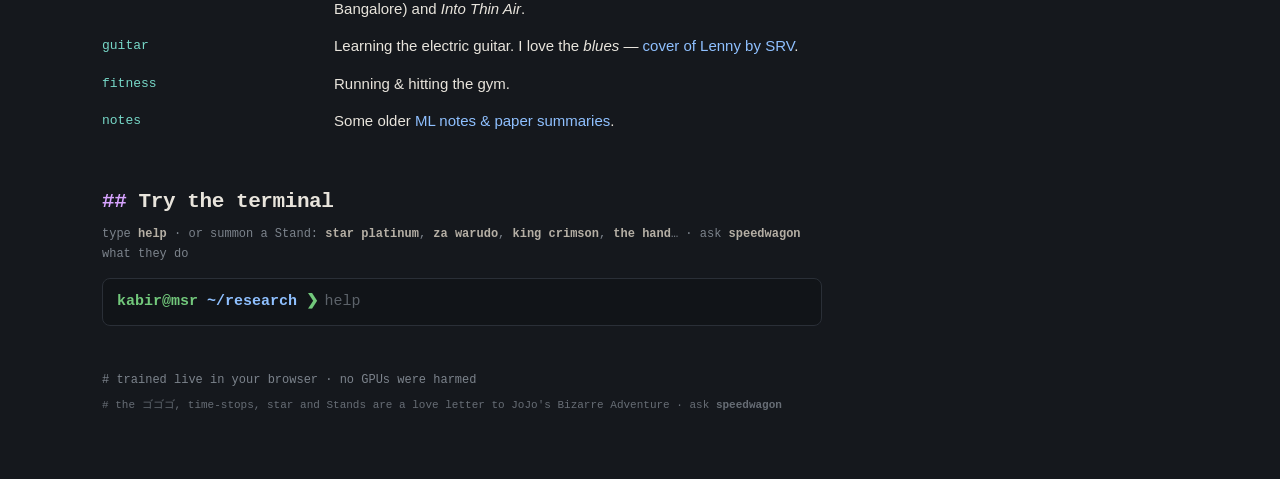
==== commit 8dcdc4d0: "Shorten the About opening line; small terminal tweaks Co-Authored-By: Claude Opus 5.5 <noreply@anthr" ====
--- a/index.html
+++ b/index.html
@@ -55,7 +55,7 @@
                     <span class="chip" title="Making representation learning cheap and reliable enough for medical imaging, where labels are scarce and expensive.">AI for healthcare</span>
                 </div>
                 <div class="prose">
-                    <p class="lede">I'm a Research Intern at <b>Microsoft Research Bangalore</b> (from November 2026), working on embeddings, and a Data Science student at IIT Madras.</p>
+                    <p class="lede">I'm a Research Intern at <b>Microsoft Research Bangalore</b> (from November 2026), working on embeddings.</p>
                     <p>Most of my work comes back to one question: what is actually going on inside a model, both when it works and when it doesn't?
                         At <a href="https://precog.iiit.ac.in/">Precog, IIIT Hyderabad</a>, with <a class="prof" href="https://scholar.google.com/citations?user=MfzQyP8AAAAJ&hl=en">Prof. Ponnurangam Kumaraguru</a>, I studied interpretability in multimodal LLMs,
                         looking at how grounded conversational models connect what they say to what they see.</p>
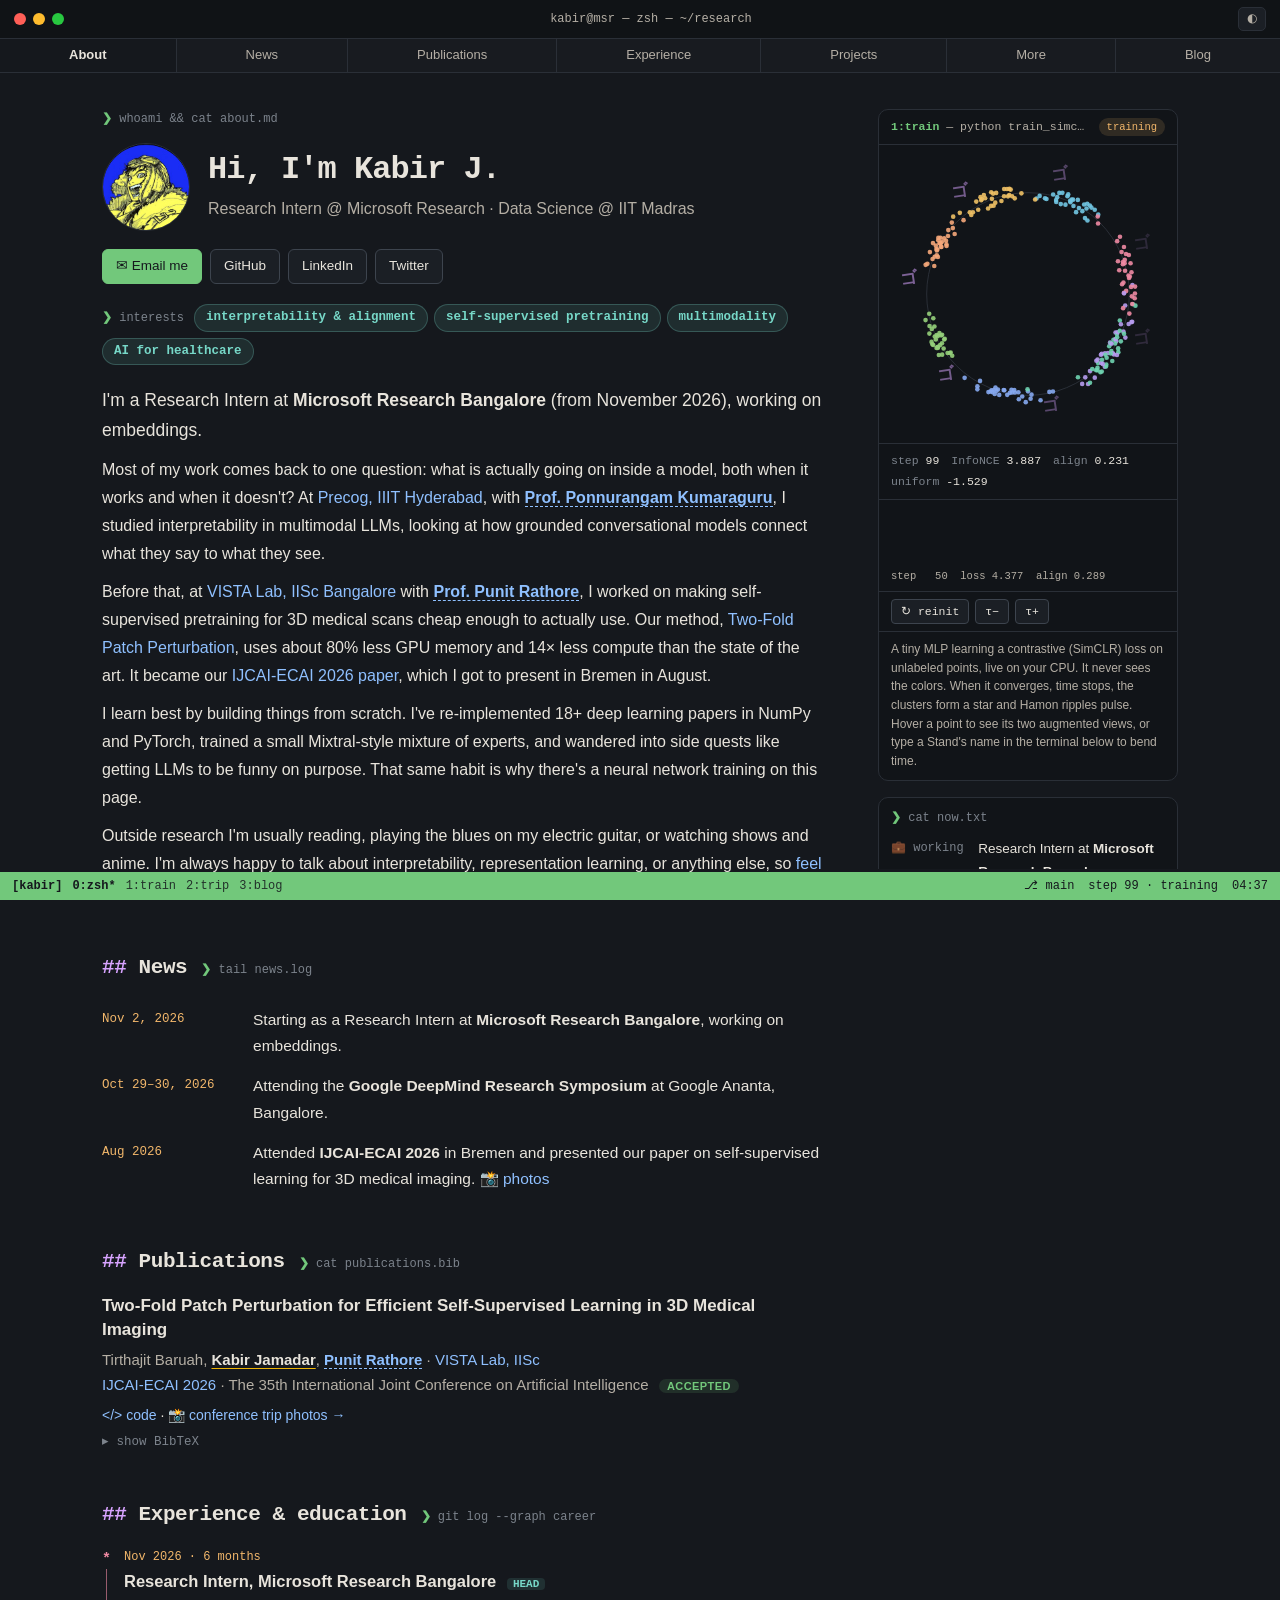
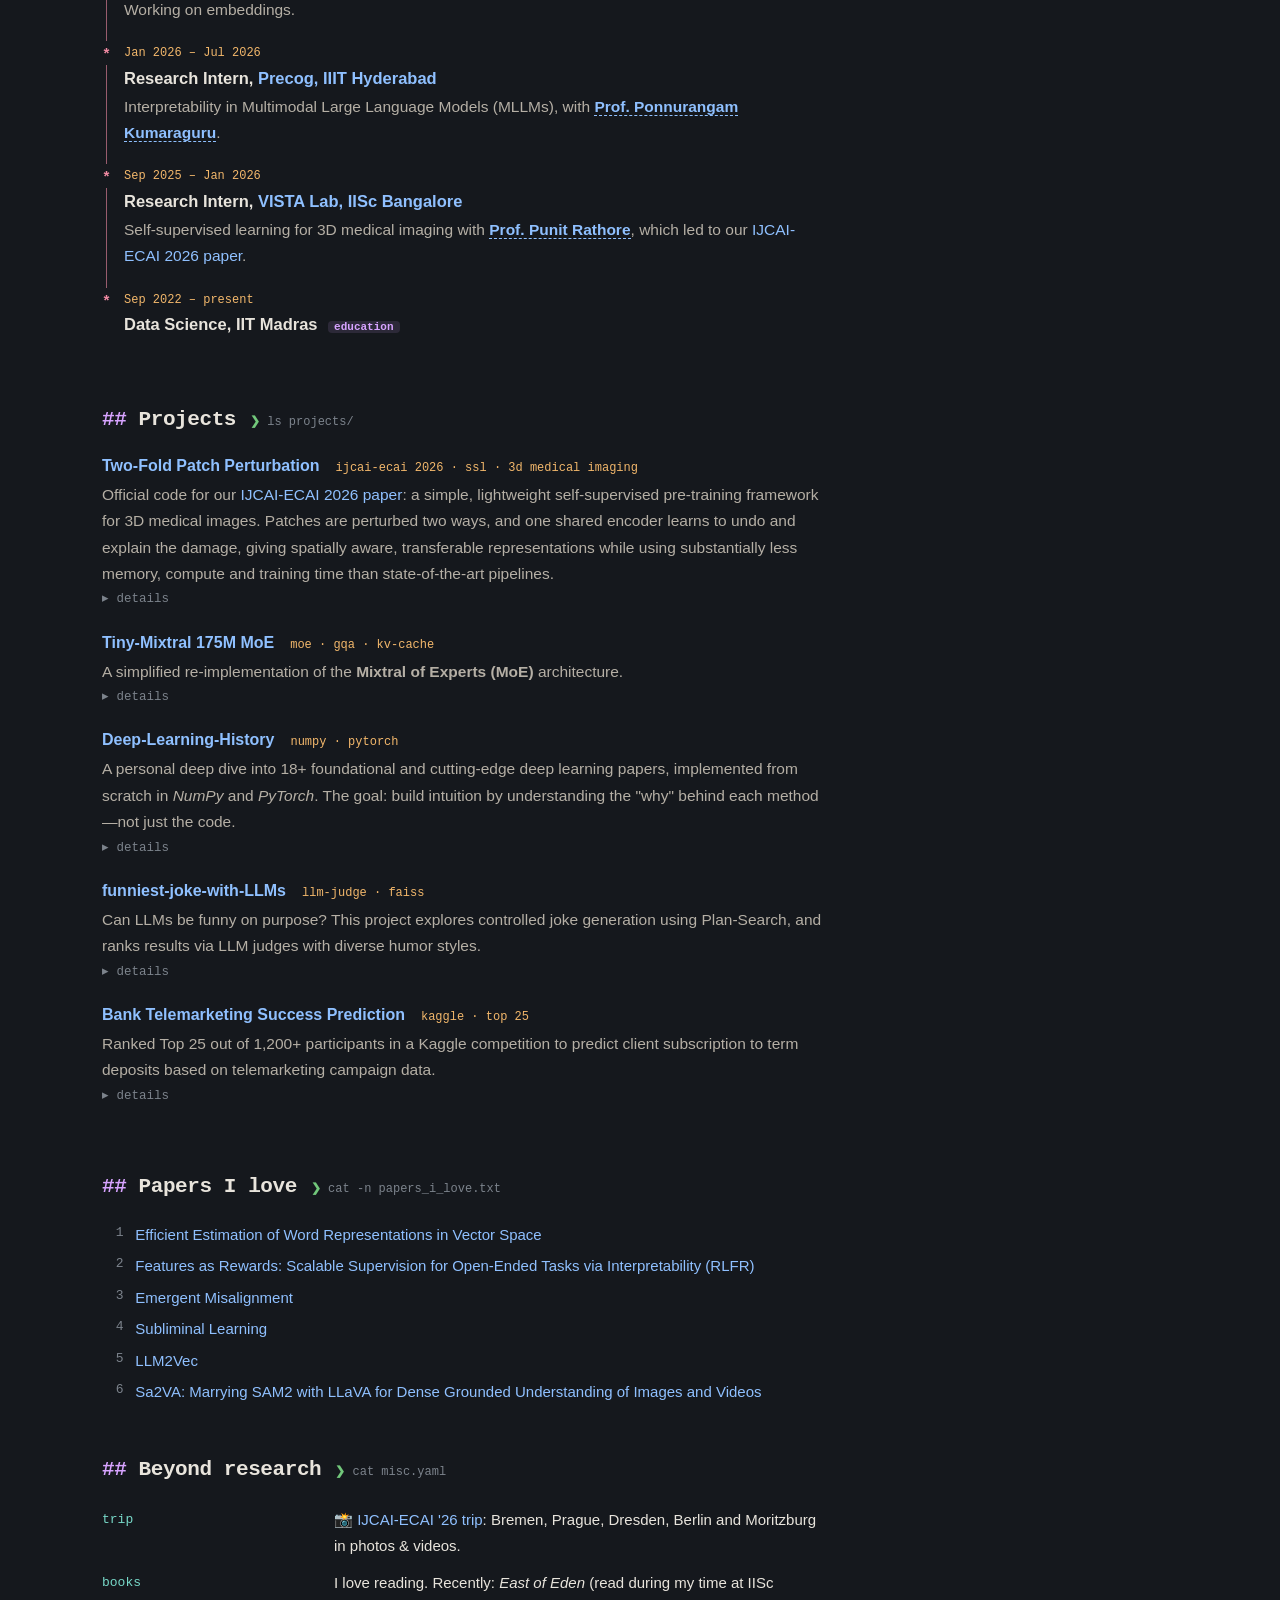
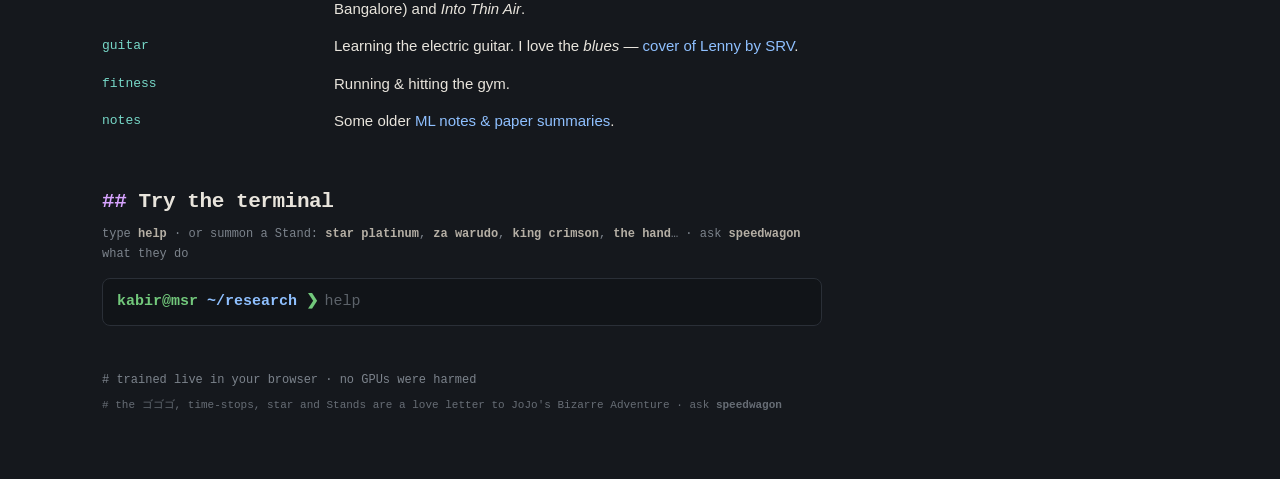
==== commit db8e6496: "Add a blog, with a first post on the Google DeepMind APAC Research Symposium - blog.html lists posts" ====
--- a/index.html
+++ b/index.html
@@ -27,6 +27,7 @@
             <a href="#career">Experience</a>
             <a href="#projects">Projects</a>
             <a href="#misc">More</a>
+            <a href="blog.html">Blog</a>
         </nav>
     </header>
 
@@ -289,6 +290,7 @@
         <a class="win active" href="#about">0:zsh*</a>
         <a class="win" href="#train">1:train</a>
         <a class="win" href="trip.html">2:trip</a>
+        <a class="win" href="blog.html">3:blog</a>
         <span class="sb-right">
             <span class="sb-branch">⎇ main</span>
             <span class="sb-run">step <span data-step>0</span> · <span data-status>training</span></span>
--- a/styles.css
+++ b/styles.css
@@ -720,6 +720,41 @@
 .g-close { top: 14px; right: 14px; width: 34px; height: 34px; font-size: 14px; }
 .g-nav:hover, .g-close:hover { background: rgba(255, 255, 255, 0.2); }
 
+/* ---------- blog ---------- */
+.solo.blog { max-width: 720px; padding-top: 32px; padding-bottom: 72px; }
+.solo.blog h1 { font-family: var(--mono); font-size: 30px; font-weight: 800; letter-spacing: -0.02em; line-height: 1.2; margin: 14px 0 8px; }
+.err { color: var(--red); }
+
+.post-list { margin-top: 26px; }
+.post-row { display: grid; grid-template-columns: 14ch minmax(0, 1fr); gap: 16px; padding: 16px 0; border-top: 1px solid var(--rule); }
+.post-row:first-child { border-top: 0; }
+.post-date { color: var(--yellow); font-size: 12.5px; padding-top: 3px; white-space: nowrap; }
+.post-title { font-family: var(--sans); font-size: 17px; font-weight: 700; line-height: 1.4; color: var(--ink); }
+.post-title:hover { color: var(--link); }
+.post-dek { font-family: var(--sans); font-size: 15px; color: var(--muted); margin: 4px 0 8px; }
+.post-tags { display: flex; flex-wrap: wrap; gap: 6px; }
+
+.post-meta { margin-top: 18px; font-size: 12.5px; color: var(--faint); }
+.post-meta .post-date { padding: 0; }
+.post-rule { border: 0; border-top: 1px solid var(--rule); margin: 22px 0 28px; }
+.post-body { font-family: var(--sans); font-size: 16.5px; line-height: 1.8; color: var(--ink); }
+.post-body p { margin: 0 0 16px; }
+.post-body h2 { font-family: var(--mono); font-size: 20px; font-weight: 800; letter-spacing: -0.01em; margin: 40px 0 12px; }
+.post-body h2::before { content: '## '; color: var(--magenta); }
+.post-body h3 { font-family: var(--mono); font-size: 16px; font-weight: 700; margin: 28px 0 8px; }
+.post-body h3::before { content: '### '; color: var(--faint); }
+.post-body ol, .post-body ul { margin: 0 0 16px; padding-left: 22px; }
+.post-body li { margin: 6px 0; }
+.post-body a { text-decoration: underline; text-decoration-color: color-mix(in srgb, var(--link) 40%, transparent); text-underline-offset: 3px; }
+.post-body blockquote { margin: 0 0 16px; padding: 4px 14px; border-left: 3px solid var(--magenta); color: var(--muted); }
+.post-body code { font-family: var(--mono); font-size: 0.9em; padding: 1px 5px; border-radius: 4px; background: var(--panel-soft); }
+.post-eof { margin-top: 32px; font-size: 12px; }
+.post-nav { display: flex; flex-wrap: wrap; gap: 10px 22px; margin-top: 14px; font-size: 13px; }
+
+/* reading progress */
+.progress { position: fixed; top: 0; left: 0; right: 0; height: 2px; z-index: 20; pointer-events: none; }
+.progress > div { height: 100%; background: var(--green); transform-origin: 0 50%; transform: scaleX(0); }
+
 /* ---------- small screens ---------- */
 @media (max-width: 1079px) {
     .side-col { width: 100%; max-width: 360px; margin: 0 auto 44px; }
@@ -738,6 +773,9 @@
     .yaml .ln { grid-template-columns: minmax(0, 1fr); gap: 0; padding: 4px 0; }
     .news li { grid-template-columns: minmax(0, 1fr); gap: 0; }
     .sc-row { grid-template-columns: minmax(0, 1fr); gap: 0; }
+    .post-row { grid-template-columns: minmax(0, 1fr); gap: 2px; }
+    .solo.blog h1 { font-size: 24px; }
+    .post-body { font-size: 16px; }
     .sb-branch, .sb-name, #clock { display: none; }
     .log { font-size: 10.5px; }
     .g-grid { columns: 2 140px; column-gap: 8px; }
